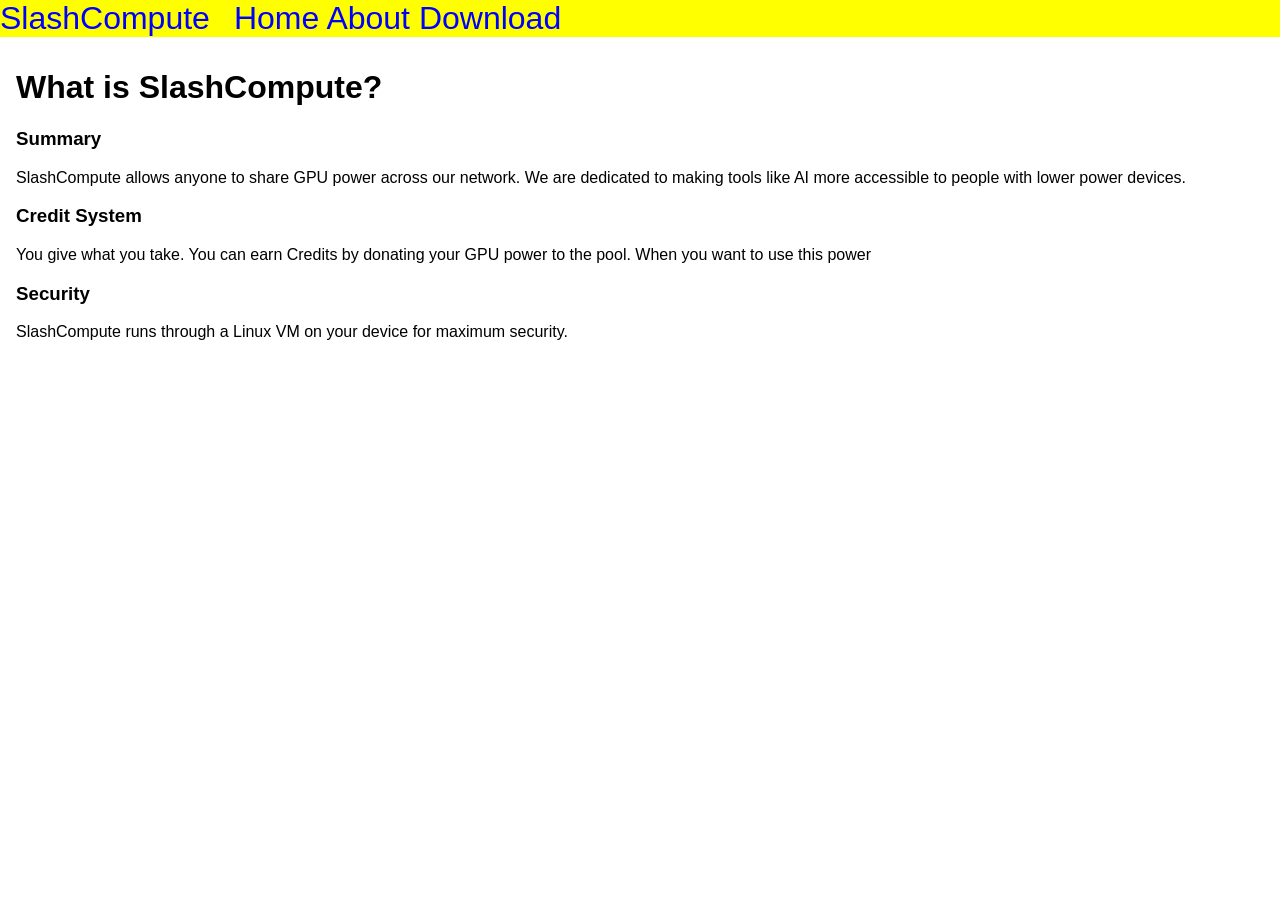
==== about/index.html @ fe0933fe "add files" ====
<!DOCTYPE html>
<html lang="en-US">

<head>
    <meta charset="utf-8">
    <meta name="viewport" content="width=device-width">
    <title>SlashCompute</title>
    <link href="/style.css" rel="stylesheet" type="text/css">
    <script src="/script.js" defer type="text/javascript" defer></script>
</head>

<body>
    <header id="site-header">
        <div id="site-logo">
            <a href="/">SlashCompute</a>
        </div>
        <nav id="site-navbar">
            <a href="/">Home</a>
            <a href="/about">About</a>
            <a href="/download">Download</a>
        </nav>
    </header>
    <main>
        <h1>What is SlashCompute?</h1>
        <h3>Summary</h3>
        <p>
            SlashCompute allows anyone to share GPU power across our network. We are dedicated to making tools like AI more accessible to people with lower power devices.
        </p>
        <h3>Credit System</h3>
        <p>
            You give what you take. You can earn Credits by donating your GPU power to the pool. When you want to use this power
        </p>
        <h3>Security</h3>
        <p>
            SlashCompute runs through a Linux VM on your device for maximum security.
        </p>
    </main>
</body>

</html>
---- style.css ----
body {
    font-family: "Arial", sans-serif;
    font-size: 16px;
    margin: 0;
    padding: 0;
}

main {
    padding-top:32px;
    margin: 16px;
}

#site-header {
    font-size:32px;
    background-color: yellow;
    display:flex;
    gap:24px;
    position: fixed;
    top:0;
    left:0;
    right:0;
    a {
        color:blue;
        text-decoration: none;
    }
}
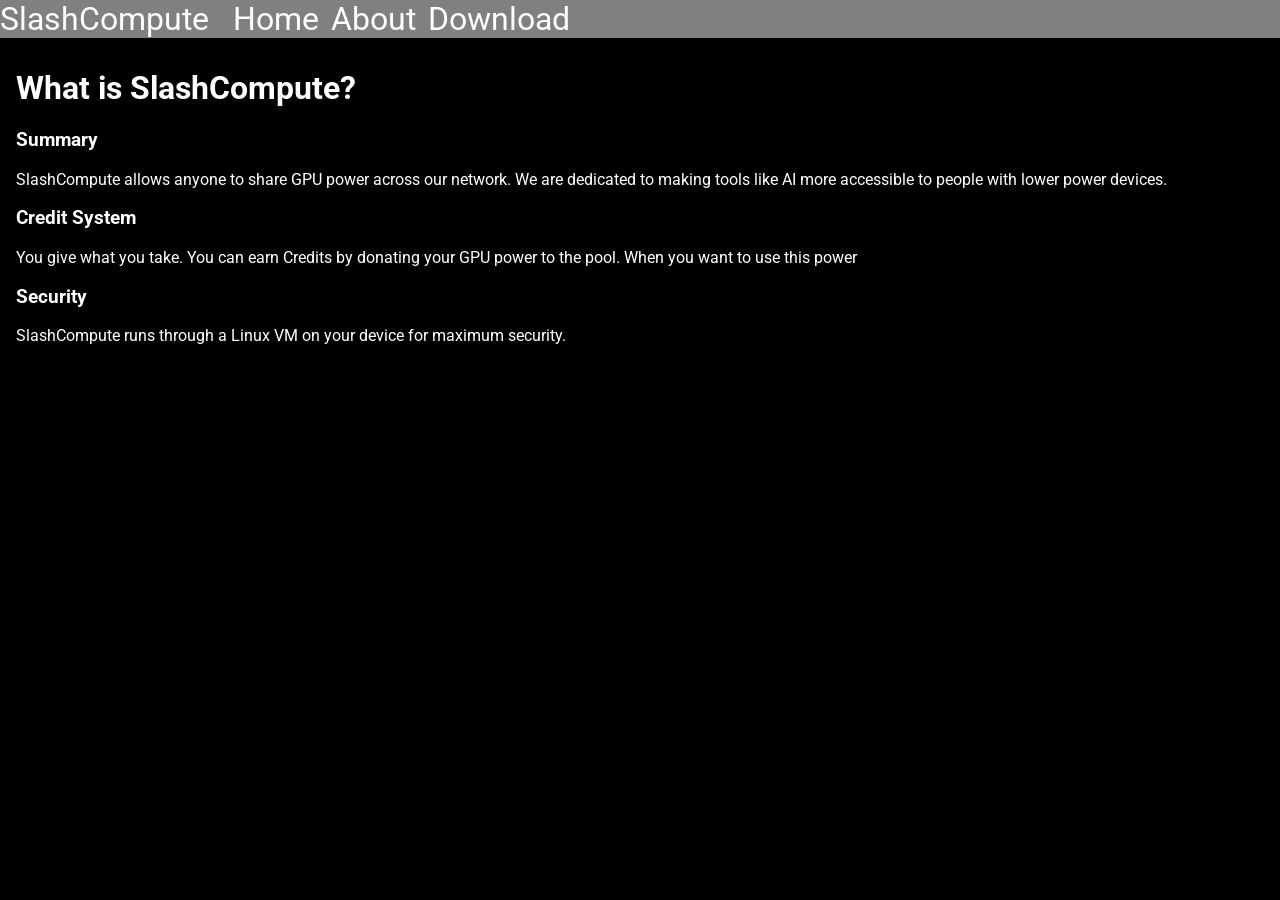
==== commit c7964478: "change styling" ====
--- a/about/index.html
+++ b/about/index.html
@@ -5,6 +5,10 @@
     <meta charset="utf-8">
     <meta name="viewport" content="width=device-width">
     <title>SlashCompute</title>
+    <link rel="preconnect" href="https://fonts.googleapis.com">
+    <link rel="preconnect" href="https://fonts.gstatic.com" crossorigin>
+    <link href="https://fonts.googleapis.com/css2?family=Roboto:ital,wght@0,100..900;1,100..900&display=swap"
+        rel="stylesheet">
     <link href="/style.css" rel="stylesheet" type="text/css">
     <script src="/script.js" defer type="text/javascript" defer></script>
 </head>
@@ -24,11 +28,13 @@
         <h1>What is SlashCompute?</h1>
         <h3>Summary</h3>
         <p>
-            SlashCompute allows anyone to share GPU power across our network. We are dedicated to making tools like AI more accessible to people with lower power devices.
+            SlashCompute allows anyone to share GPU power across our network. We are dedicated to making tools like AI
+            more accessible to people with lower power devices.
         </p>
         <h3>Credit System</h3>
         <p>
-            You give what you take. You can earn Credits by donating your GPU power to the pool. When you want to use this power
+            You give what you take. You can earn Credits by donating your GPU power to the pool. When you want to use
+            this power
         </p>
         <h3>Security</h3>
         <p>
--- a/style.css
+++ b/style.css
@@ -1,8 +1,10 @@
 body {
-    font-family: "Arial", sans-serif;
+    font-family: "Roboto", sans-serif;
     font-size: 16px;
     margin: 0;
     padding: 0;
+    color:white;
+    background-color:black;
 }
 
 main {
@@ -12,15 +14,19 @@
 
 #site-header {
     font-size:32px;
-    background-color: yellow;
+    background-color: grey;
     display:flex;
     gap:24px;
     position: fixed;
     top:0;
     left:0;
     right:0;
+    #site-navbar{
+        display:flex;
+        gap:12px;
+    }
     a {
-        color:blue;
+        color:white;
         text-decoration: none;
     }
 }
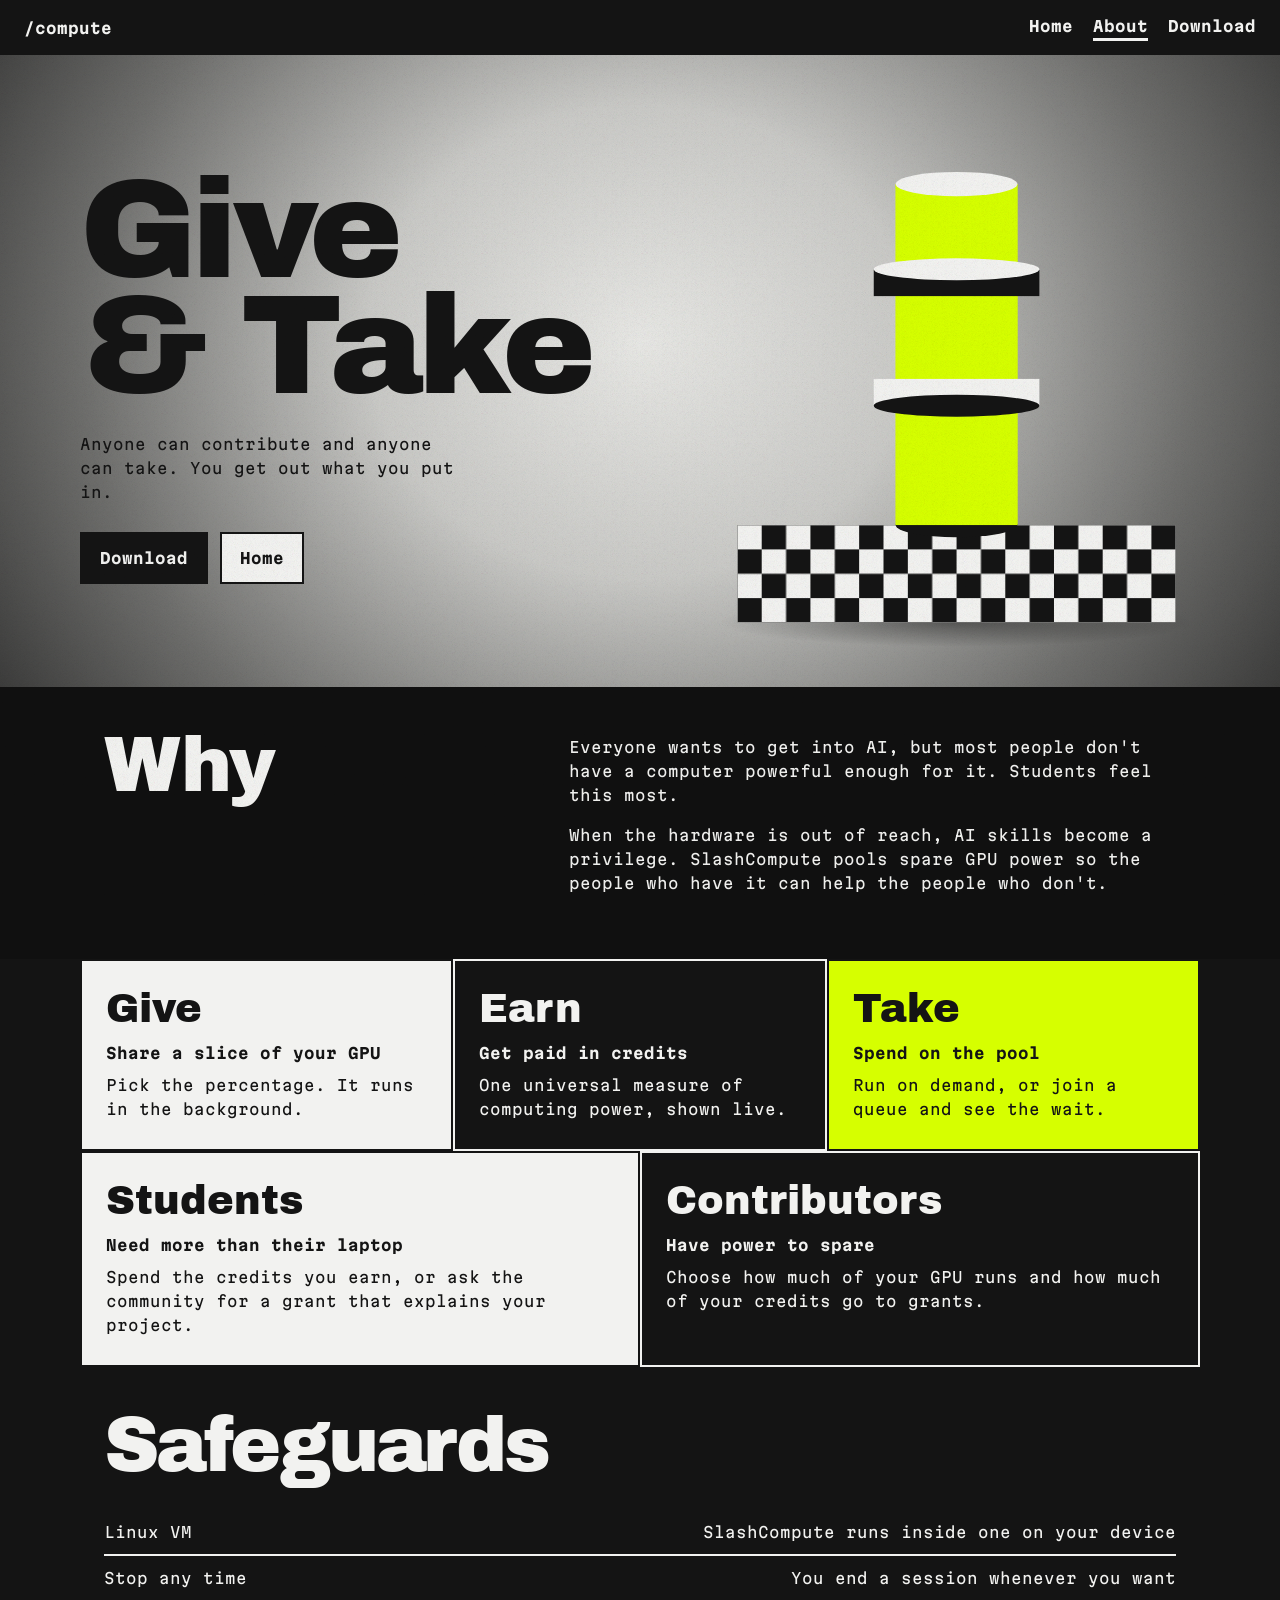
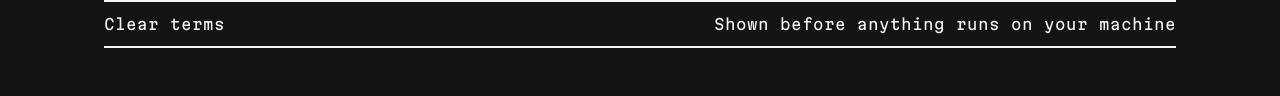
==== commit cf1706a4: "overhaul design" ====
--- a/about/index.html
+++ b/about/index.html
@@ -3,43 +3,91 @@
 
 <head>
     <meta charset="utf-8">
-    <meta name="viewport" content="width=device-width">
-    <title>SlashCompute</title>
-    <link rel="preconnect" href="https://fonts.googleapis.com">
-    <link rel="preconnect" href="https://fonts.gstatic.com" crossorigin>
-    <link href="https://fonts.googleapis.com/css2?family=Roboto:ital,wght@0,100..900;1,100..900&display=swap"
-        rel="stylesheet">
-    <link href="/style.css" rel="stylesheet" type="text/css">
-    <script src="/script.js" defer type="text/javascript" defer></script>
+    <meta name="viewport" content="width=device-width, initial-scale=1">
+    <title>About | SlashCompute</title>
+    <link rel="stylesheet" href="/style.css">
+    <script src="/script.js" defer></script>
 </head>
 
 <body>
-    <header id="site-header">
-        <div id="site-logo">
-            <a href="/">SlashCompute</a>
-        </div>
-        <nav id="site-navbar">
-            <a href="/">Home</a>
-            <a href="/about">About</a>
-            <a href="/download">Download</a>
-        </nav>
+    <header><a href="/">/compute</a>
+        <nav><a href="/">Home</a><a href="/about/" aria-current=page>About</a><a href="/download/">Download</a></nav>
     </header>
     <main>
-        <h1>What is SlashCompute?</h1>
-        <h3>Summary</h3>
-        <p>
-            SlashCompute allows anyone to share GPU power across our network. We are dedicated to making tools like AI
-            more accessible to people with lower power devices.
-        </p>
-        <h3>Credit System</h3>
-        <p>
-            You give what you take. You can earn Credits by donating your GPU power to the pool. When you want to use
-            this power
-        </p>
-        <h3>Security</h3>
-        <p>
-            SlashCompute runs through a Linux VM on your device for maximum security.
-        </p>
+        <div class="wrap hero">
+            <div>
+                <h1>Give<br>&amp; Take</h1>
+                <p>Anyone can contribute and anyone can take. You get out what you put in.</p>
+                <div class="btns"><a class="btn" href="/download/">Download</a><a class="btn alt" href="/">Home</a>
+                </div>
+            </div>
+            <div class="stage"><svg class="mass" viewBox="0 0 400 440" role="img"
+                    aria-label="Ringed column on a checker plinth">
+                    <defs>
+                        <pattern id="ck" width="40" height="40" patternUnits="userSpaceOnUse">
+                            <rect width="40" height="40" class="f1" />
+                            <rect width="20" height="20" class="f3" />
+                            <rect x="20" y="20" width="20" height="20" class="f3" />
+                        </pattern>
+                        <radialGradient id="sg">
+                            <stop offset="0" stop-color="#000" />
+                            <stop offset="1" stop-color="#000" stop-opacity="0" />
+                        </radialGradient>
+                    </defs>
+                    <ellipse class="sh" cx="200" cy="420" rx="195" ry="20" fill="url(#sg)" />
+                    <rect x="20" y="340" width="360" height="80" fill="url(#ck)" />
+                    <rect x="150" y="60" width="100" height="280" class="f2" />
+                    <ellipse cx="200" cy="340" rx="50" ry="10" class="f1" />
+                    <rect x="150" y="60" width="100" height="280" class="f2" />
+                    <ellipse cx="200" cy="60" rx="50" ry="10" class="f3" />
+                    <rect x="132" y="130" width="136" height="22" class="f1" />
+                    <ellipse cx="200" cy="130" rx="68" ry="9" class="f3" />
+                    <rect x="132" y="220" width="136" height="22" class="f3" />
+                    <ellipse cx="200" cy="242" rx="68" ry="9" class="f1" />
+                </svg></div>
+        </div>
+        <section class="slab">
+            <div class="wrap why">
+                <h2 style="color:#f2f2f0">Why</h2>
+                <div>
+                    <p>Everyone wants to get into AI, but most people don't have a computer powerful enough for it.
+                        Students feel this most.</p>
+                    <p>When the hardware is out of reach, AI skills become a privilege. SlashCompute pools spare GPU
+                        power so the people who have it can help the people who don't.</p>
+                </div>
+            </div>
+        </section>
+        <div class="wrap props" style="padding:0;max-width:1120px">
+            <div><b>Give</b>
+                <h3>Share a slice of your GPU</h3>Pick the percentage. It runs in the background.
+            </div>
+            <div><b>Earn</b>
+                <h3>Get paid in credits</h3>One universal measure of computing power, shown live.
+            </div>
+            <div><b>Take</b>
+                <h3>Spend on the pool</h3>Run on demand, or join a queue and see the wait.
+            </div>
+        </div>
+        <div class="wrap props two" style="padding:0;max-width:1120px;margin-top:0">
+            <div><b>Students</b>
+                <h3>Need more than their laptop</h3>Spend the credits you earn, or ask the community for a grant that
+                explains your project.
+            </div>
+            <div><b>Contributors</b>
+                <h3>Have power to spare</h3>Choose how much of your GPU runs and how much of your credits go to grants.
+            </div>
+        </div>
+        <section class="comm">
+            <div class="wrap">
+                <h2 style="color:#f2f2f0">Safeguards</h2>
+                <div style="margin-top:32px">
+                    <div class="row"><span>Linux VM</span><span>SlashCompute runs inside one on your device</span></div>
+                    <div class="row"><span>Stop any time</span><span>You end a session whenever you want</span></div>
+                    <div class="row"><span>Clear terms</span><span>Shown before anything runs on your machine</span>
+                    </div>
+                </div>
+            </div>
+        </section>
     </main>
 </body>
 
--- a/style.css
+++ b/style.css
@@ -1,32 +1,52 @@
-body {
-    font-family: "Roboto", sans-serif;
-    font-size: 16px;
-    margin: 0;
-    padding: 0;
-    color:white;
-    background-color:black;
-}
+@import url("https://fonts.googleapis.com/css2?family=Archivo+Black&family=Martian+Mono:wght@400;700&display=swap");
+:root{--m1:#141414;--m2:#d6ff00;--m3:#f2f2f0;--kw:#ff4d3a;--str:#d6ff00;--title:#141414;--sh:.4}
+*{box-sizing:border-box}
+html{background:#141414}
+body{margin:0;font:400 15px/1.6 "Martian Mono",monospace;color:#f2f2f0;background:radial-gradient(ellipse at 50% 38%,#e7e7e4 0,#c9c9c6 30%,#6e6e6c 62%,#141414 100%) fixed}
+body::after{content:"";position:fixed;inset:0;pointer-events:none;opacity:.12;mix-blend-mode:multiply;background:url("data:image/svg+xml,%3Csvg xmlns='http://www.w3.org/2000/svg' width='160' height='160'%3E%3Cfilter id='n'%3E%3CfeTurbulence baseFrequency='.9' numOctaves='2'/%3E%3C/filter%3E%3Crect width='160' height='160' filter='url(%23n)'/%3E%3C/svg%3E")}
+a{color:inherit}
+:focus-visible{outline:2px solid #ff4d3a;outline-offset:3px}
+header{display:flex;justify-content:space-between;align-items:center;gap:16px;padding:14px 24px;background:#141414;position:sticky;top:0;z-index:5}
+header a{text-decoration:none;font-weight:700}
+nav{display:flex;gap:20px}
+nav a[aria-current]{border-bottom:3px solid #f2f2f0}
+h1,h2{font:400 clamp(56px,11vw,172px)/.82 "Archivo Black",sans-serif;letter-spacing:-.04em;margin:0;color:var(--title)}
+h2{font-size:clamp(36px,6vw,84px)}
+h3{margin:0 0 8px;font-size:15px}
+.wrap{max-width:1120px;margin:0 auto;padding:0 24px}
+.hero{display:grid;grid-template-columns:1.25fr 1fr;gap:24px;align-items:center;padding:56px 0 40px}
+.hero p{max-width:34ch;margin:28px 0;color:var(--title)}
+.btns{display:flex;gap:12px;flex-wrap:wrap}
+.btn{display:inline-block;padding:12px 18px;background:#141414;color:#f2f2f0;border:2px solid #141414;text-decoration:none;font-weight:700}
+.btn.alt{background:#f2f2f0;color:#141414}
+.btn:hover{transform:translateY(-3px);outline:2px solid #141414}
+.stage{position:relative}
+.mass{width:100%;height:auto;display:block}
+.f1{fill:var(--m1)}.f2{fill:var(--m2)}.f3{fill:var(--m3)}.ln{stroke:var(--m1);stroke-width:1}
+.sh{opacity:var(--sh)}
+section.slab{background:#101010;padding:48px 0}
+.panel{display:grid;grid-template-columns:auto 1fr;gap:24px}
+.badges{display:flex;flex-direction:column;gap:12px}
+.badge{width:64px;height:64px;border-radius:50%;border:2px solid #f2f2f0;background:none;color:#f2f2f0;font:700 11px "Martian Mono",monospace;cursor:pointer}
+.badge[aria-pressed=true]{background:#f2f2f0;color:#141414}
+pre{margin:0;overflow-x:auto;counter-reset:l;font-size:14px}
+pre span.l{display:block;counter-increment:l;white-space:pre}
+pre span.l::before{content:counter(l);display:inline-block;width:3ch;margin-right:2ch;color:#b7b3aa;text-align:right}
+.k{color:var(--kw)}.s{color:var(--str)}.c{color:#b7b3aa}
+[hidden]{display:none!important}
+.props{display:grid;grid-template-columns:repeat(3,1fr)}
+.props div{background:#f2f2f0;color:#141414;padding:28px 24px;border:2px solid #141414}
+.props div:nth-child(2){background:#141414;color:#f2f2f0;border-color:#f2f2f0}
+.props div:nth-child(3){background:var(--m2);color:#141414}
+.props b{font:400 40px/1 "Archivo Black";display:block;margin-bottom:12px}
+.comm{background:#141414;padding:48px 0}
+.comm .cols{display:grid;grid-template-columns:1fr 1fr;gap:32px;margin-top:32px}
+.row{display:flex;justify-content:space-between;gap:12px;padding:10px 0;border-bottom:2px solid #f2f2f0}
+.bar{height:10px;background:#3a3a3a;margin-top:6px}.bar i{display:block;height:100%;background:var(--m2)}
+@media(max-width:760px){.props.two{grid-template-columns:1fr}.why{grid-template-columns:1fr!important}.hero,.comm .cols,.props{grid-template-columns:1fr}.panel{grid-template-columns:1fr}.badges{flex-direction:row}}
+@media(prefers-reduced-motion:reduce){.btn:hover{transform:none}}
 
-main {
-    padding-top:32px;
-    margin: 16px;
-}
-
-#site-header {
-    font-size:32px;
-    background-color: grey;
-    display:flex;
-    gap:24px;
-    position: fixed;
-    top:0;
-    left:0;
-    right:0;
-    #site-navbar{
-        display:flex;
-        gap:12px;
-    }
-    a {
-        color:white;
-        text-decoration: none;
-    }
-}+.props.two{grid-template-columns:repeat(2,1fr)}
+.why{display:grid;grid-template-columns:1fr 1.4fr;gap:32px;align-items:start}
+.why p{margin:0 0 16px;max-width:60ch}
+.props+.slab,.props+.comm{margin-top:0}
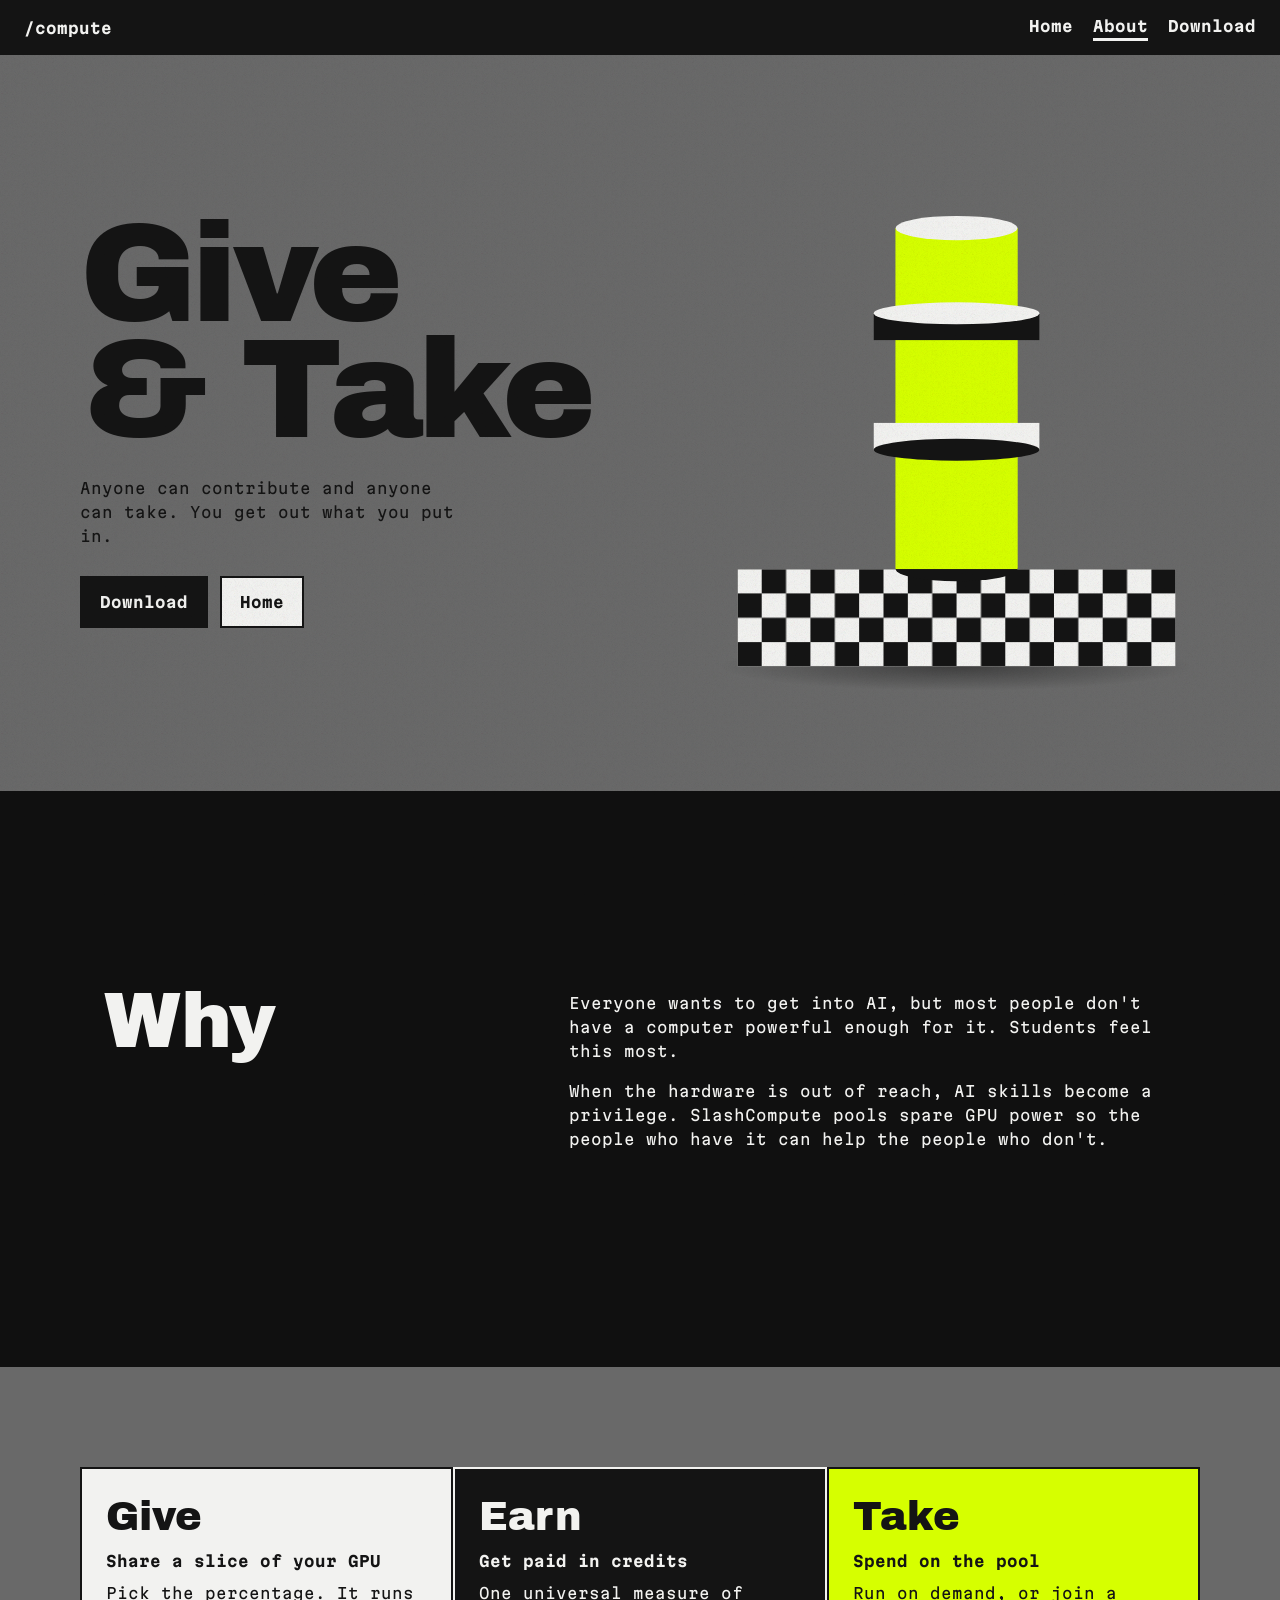
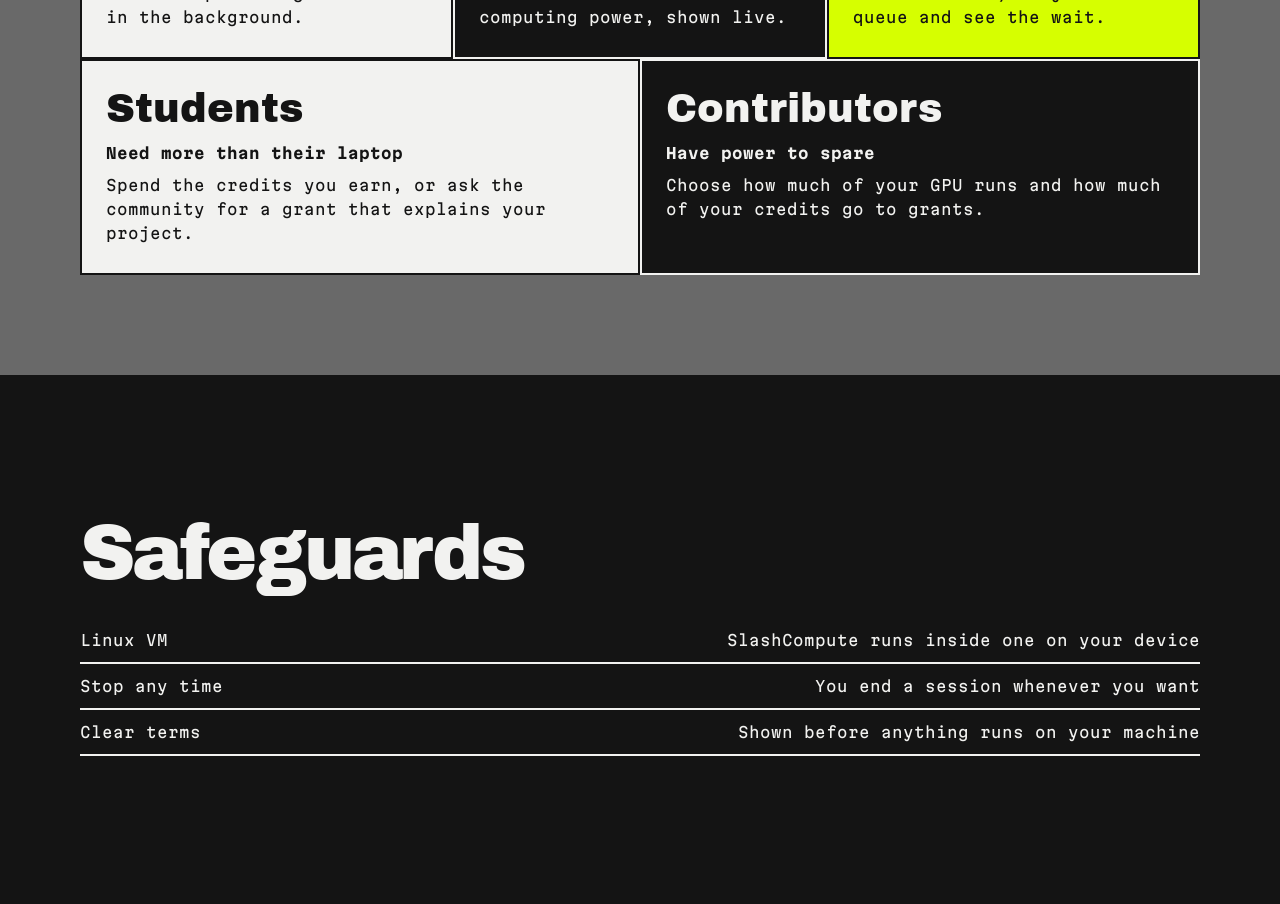
==== commit c4684980: "larger sections" ====
--- a/about/index.html
+++ b/about/index.html
@@ -14,7 +14,7 @@
         <nav><a href="/">Home</a><a href="/about/" aria-current=page>About</a><a href="/download/">Download</a></nav>
     </header>
     <main>
-        <div class="wrap hero">
+        <div class="wrap hero" style="padding:100px 0px;">
             <div>
                 <h1>Give<br>&amp; Take</h1>
                 <p>Anyone can contribute and anyone can take. You get out what you put in.</p>
@@ -45,8 +45,8 @@
                     <rect x="132" y="220" width="136" height="22" class="f3" />
                     <ellipse cx="200" cy="242" rx="68" ry="9" class="f1" />
                 </svg></div>
-        </div>
-        <section class="slab">
+            </div>
+        <section class="slab" style="padding:200px 0px;">
             <div class="wrap why">
                 <h2 style="color:#f2f2f0">Why</h2>
                 <div>
@@ -57,7 +57,7 @@
                 </div>
             </div>
         </section>
-        <div class="wrap props" style="padding:0;max-width:1120px">
+        <div class="wrap props" style="padding:0;max-width:1120px;padding-top:100px;">
             <div><b>Give</b>
                 <h3>Share a slice of your GPU</h3>Pick the percentage. It runs in the background.
             </div>
@@ -68,7 +68,7 @@
                 <h3>Spend on the pool</h3>Run on demand, or join a queue and see the wait.
             </div>
         </div>
-        <div class="wrap props two" style="padding:0;max-width:1120px;margin-top:0">
+        <div class="wrap props two" style="padding:0;max-width:1120px;margin-top:0;padding-bottom:100px;">
             <div><b>Students</b>
                 <h3>Need more than their laptop</h3>Spend the credits you earn, or ask the community for a grant that
                 explains your project.
@@ -78,7 +78,7 @@
             </div>
         </div>
         <section class="comm">
-            <div class="wrap">
+            <div class="wrap" style="padding:100px 0px;">
                 <h2 style="color:#f2f2f0">Safeguards</h2>
                 <div style="margin-top:32px">
                     <div class="row"><span>Linux VM</span><span>SlashCompute runs inside one on your device</span></div>
--- a/style.css
+++ b/style.css
@@ -1,52 +1,348 @@
 @import url("https://fonts.googleapis.com/css2?family=Archivo+Black&family=Martian+Mono:wght@400;700&display=swap");
-:root{--m1:#141414;--m2:#d6ff00;--m3:#f2f2f0;--kw:#ff4d3a;--str:#d6ff00;--title:#141414;--sh:.4}
-*{box-sizing:border-box}
-html{background:#141414}
-body{margin:0;font:400 15px/1.6 "Martian Mono",monospace;color:#f2f2f0;background:radial-gradient(ellipse at 50% 38%,#e7e7e4 0,#c9c9c6 30%,#6e6e6c 62%,#141414 100%) fixed}
-body::after{content:"";position:fixed;inset:0;pointer-events:none;opacity:.12;mix-blend-mode:multiply;background:url("data:image/svg+xml,%3Csvg xmlns='http://www.w3.org/2000/svg' width='160' height='160'%3E%3Cfilter id='n'%3E%3CfeTurbulence baseFrequency='.9' numOctaves='2'/%3E%3C/filter%3E%3Crect width='160' height='160' filter='url(%23n)'/%3E%3C/svg%3E")}
-a{color:inherit}
-:focus-visible{outline:2px solid #ff4d3a;outline-offset:3px}
-header{display:flex;justify-content:space-between;align-items:center;gap:16px;padding:14px 24px;background:#141414;position:sticky;top:0;z-index:5}
-header a{text-decoration:none;font-weight:700}
-nav{display:flex;gap:20px}
-nav a[aria-current]{border-bottom:3px solid #f2f2f0}
-h1,h2{font:400 clamp(56px,11vw,172px)/.82 "Archivo Black",sans-serif;letter-spacing:-.04em;margin:0;color:var(--title)}
-h2{font-size:clamp(36px,6vw,84px)}
-h3{margin:0 0 8px;font-size:15px}
-.wrap{max-width:1120px;margin:0 auto;padding:0 24px}
-.hero{display:grid;grid-template-columns:1.25fr 1fr;gap:24px;align-items:center;padding:56px 0 40px}
-.hero p{max-width:34ch;margin:28px 0;color:var(--title)}
-.btns{display:flex;gap:12px;flex-wrap:wrap}
-.btn{display:inline-block;padding:12px 18px;background:#141414;color:#f2f2f0;border:2px solid #141414;text-decoration:none;font-weight:700}
-.btn.alt{background:#f2f2f0;color:#141414}
-.btn:hover{transform:translateY(-3px);outline:2px solid #141414}
-.stage{position:relative}
-.mass{width:100%;height:auto;display:block}
-.f1{fill:var(--m1)}.f2{fill:var(--m2)}.f3{fill:var(--m3)}.ln{stroke:var(--m1);stroke-width:1}
-.sh{opacity:var(--sh)}
-section.slab{background:#101010;padding:48px 0}
-.panel{display:grid;grid-template-columns:auto 1fr;gap:24px}
-.badges{display:flex;flex-direction:column;gap:12px}
-.badge{width:64px;height:64px;border-radius:50%;border:2px solid #f2f2f0;background:none;color:#f2f2f0;font:700 11px "Martian Mono",monospace;cursor:pointer}
-.badge[aria-pressed=true]{background:#f2f2f0;color:#141414}
-pre{margin:0;overflow-x:auto;counter-reset:l;font-size:14px}
-pre span.l{display:block;counter-increment:l;white-space:pre}
-pre span.l::before{content:counter(l);display:inline-block;width:3ch;margin-right:2ch;color:#b7b3aa;text-align:right}
-.k{color:var(--kw)}.s{color:var(--str)}.c{color:#b7b3aa}
-[hidden]{display:none!important}
-.props{display:grid;grid-template-columns:repeat(3,1fr)}
-.props div{background:#f2f2f0;color:#141414;padding:28px 24px;border:2px solid #141414}
-.props div:nth-child(2){background:#141414;color:#f2f2f0;border-color:#f2f2f0}
-.props div:nth-child(3){background:var(--m2);color:#141414}
-.props b{font:400 40px/1 "Archivo Black";display:block;margin-bottom:12px}
-.comm{background:#141414;padding:48px 0}
-.comm .cols{display:grid;grid-template-columns:1fr 1fr;gap:32px;margin-top:32px}
-.row{display:flex;justify-content:space-between;gap:12px;padding:10px 0;border-bottom:2px solid #f2f2f0}
-.bar{height:10px;background:#3a3a3a;margin-top:6px}.bar i{display:block;height:100%;background:var(--m2)}
-@media(max-width:760px){.props.two{grid-template-columns:1fr}.why{grid-template-columns:1fr!important}.hero,.comm .cols,.props{grid-template-columns:1fr}.panel{grid-template-columns:1fr}.badges{flex-direction:row}}
-@media(prefers-reduced-motion:reduce){.btn:hover{transform:none}}
-
-.props.two{grid-template-columns:repeat(2,1fr)}
-.why{display:grid;grid-template-columns:1fr 1.4fr;gap:32px;align-items:start}
-.why p{margin:0 0 16px;max-width:60ch}
-.props+.slab,.props+.comm{margin-top:0}
+
+:root {
+    --m1: #141414;
+    --m2: #d6ff00;
+    --m3: #f2f2f0;
+    --kw: #ff4d3a;
+    --str: #d6ff00;
+    --title: #141414;
+    --sh: .4
+}
+
+* {
+    box-sizing: border-box
+}
+
+html {
+    background: #141414
+}
+
+body {
+    margin: 0;
+    font: 400 15px/1.6 "Martian Mono", monospace;
+    color: #f2f2f0;
+    background: dimgrey;
+}
+
+body::after {
+    content: "";
+    position: fixed;
+    inset: 0;
+    pointer-events: none;
+    opacity: .12;
+    mix-blend-mode: multiply;
+    background: url("data:image/svg+xml,%3Csvg xmlns='http://www.w3.org/2000/svg' width='160' height='160'%3E%3Cfilter id='n'%3E%3CfeTurbulence baseFrequency='.9' numOctaves='2'/%3E%3C/filter%3E%3Crect width='160' height='160' filter='url(%23n)'/%3E%3C/svg%3E")
+}
+
+a {
+    color: inherit
+}
+
+:focus-visible {
+    outline: 2px solid #ff4d3a;
+    outline-offset: 3px
+}
+
+header {
+    display: flex;
+    justify-content: space-between;
+    align-items: center;
+    gap: 16px;
+    padding: 14px 24px;
+    background: #141414;
+    position: sticky;
+    top: 0;
+    z-index: 5
+}
+
+header a {
+    text-decoration: none;
+    font-weight: 700
+}
+
+nav {
+    display: flex;
+    gap: 20px
+}
+
+nav a[aria-current] {
+    border-bottom: 3px solid #f2f2f0
+}
+
+h1,
+h2 {
+    font: 400 clamp(56px, 11vw, 172px)/.82 "Archivo Black", sans-serif;
+    letter-spacing: -.04em;
+    margin: 0;
+    color: var(--title)
+}
+
+h2 {
+    font-size: clamp(36px, 6vw, 84px)
+}
+
+h3 {
+    margin: 0 0 8px;
+    font-size: 15px
+}
+
+.wrap {
+    max-width: 1120px;
+    margin: 0 auto;
+    padding: 0 24px
+}
+
+.hero {
+    display: grid;
+    grid-template-columns: 1.25fr 1fr;
+    gap: 24px;
+    align-items: center;
+    padding: 56px 0 40px
+}
+
+.hero p {
+    max-width: 34ch;
+    margin: 28px 0;
+    color: var(--title)
+}
+
+.btns {
+    display: flex;
+    gap: 12px;
+    flex-wrap: wrap
+}
+
+.btn {
+    display: inline-block;
+    padding: 12px 18px;
+    background: #141414;
+    color: #f2f2f0;
+    border: 2px solid #141414;
+    text-decoration: none;
+    font-weight: 700
+}
+
+.btn.alt {
+    background: #f2f2f0;
+    color: #141414
+}
+
+.btn:hover {
+    transform: translateY(-3px);
+    outline: 2px solid #141414
+}
+
+.stage {
+    position: relative
+}
+
+.mass {
+    width: 100%;
+    height: auto;
+    display: block
+}
+
+.f1 {
+    fill: var(--m1)
+}
+
+.f2 {
+    fill: var(--m2)
+}
+
+.f3 {
+    fill: var(--m3)
+}
+
+.ln {
+    stroke: var(--m1);
+    stroke-width: 1
+}
+
+.sh {
+    opacity: var(--sh)
+}
+
+section.slab {
+    background: #101010;
+    padding: 48px 0
+}
+
+.panel {
+    display: grid;
+    grid-template-columns: auto 1fr;
+    gap: 24px
+}
+
+.badges {
+    display: flex;
+    flex-direction: column;
+    gap: 12px
+}
+
+.badge {
+    width: 64px;
+    height: 64px;
+    border-radius: 50%;
+    border: 2px solid #f2f2f0;
+    background: none;
+    color: #f2f2f0;
+    font: 700 11px "Martian Mono", monospace;
+    cursor: pointer
+}
+
+.badge[aria-pressed=true] {
+    background: #f2f2f0;
+    color: #141414
+}
+
+pre {
+    margin: 0;
+    overflow-x: auto;
+    counter-reset: l;
+    font-size: 14px
+}
+
+pre span.l {
+    display: block;
+    counter-increment: l;
+    white-space: pre
+}
+
+pre span.l::before {
+    content: counter(l);
+    display: inline-block;
+    width: 3ch;
+    margin-right: 2ch;
+    color: #b7b3aa;
+    text-align: right
+}
+
+.k {
+    color: var(--kw)
+}
+
+.s {
+    color: var(--str)
+}
+
+.c {
+    color: #b7b3aa
+}
+
+[hidden] {
+    display: none !important
+}
+
+.props {
+    display: grid;
+    grid-template-columns: repeat(3, 1fr)
+}
+
+.props div {
+    background: #f2f2f0;
+    color: #141414;
+    padding: 28px 24px;
+    border: 2px solid #141414
+}
+
+.props div:nth-child(2) {
+    background: #141414;
+    color: #f2f2f0;
+    border-color: #f2f2f0
+}
+
+.props div:nth-child(3) {
+    background: var(--m2);
+    color: #141414
+}
+
+.props b {
+    font: 400 40px/1 "Archivo Black";
+    display: block;
+    margin-bottom: 12px
+}
+
+.comm {
+    background: #141414;
+    padding: 48px 0
+}
+
+.comm .cols {
+    display: grid;
+    grid-template-columns: 1fr 1fr;
+    gap: 32px;
+    margin-top: 32px
+}
+
+.row {
+    display: flex;
+    justify-content: space-between;
+    gap: 12px;
+    padding: 10px 0;
+    border-bottom: 2px solid #f2f2f0
+}
+
+.bar {
+    height: 10px;
+    background: #3a3a3a;
+    margin-top: 6px
+}
+
+.bar i {
+    display: block;
+    height: 100%;
+    background: var(--m2)
+}
+
+@media(max-width:760px) {
+    .props.two {
+        grid-template-columns: 1fr
+    }
+
+    .why {
+        grid-template-columns: 1fr !important
+    }
+
+    .hero,
+    .comm .cols,
+    .props {
+        grid-template-columns: 1fr
+    }
+
+    .panel {
+        grid-template-columns: 1fr
+    }
+
+    .badges {
+        flex-direction: row
+    }
+}
+
+@media(prefers-reduced-motion:reduce) {
+    .btn:hover {
+        transform: none
+    }
+}
+
+.props.two {
+    grid-template-columns: repeat(2, 1fr)
+}
+
+.why {
+    display: grid;
+    grid-template-columns: 1fr 1.4fr;
+    gap: 32px;
+    align-items: start
+}
+
+.why p {
+    margin: 0 0 16px;
+    max-width: 60ch
+}
+
+.props+.slab,
+.props+.comm {
+    margin-top: 0
+}
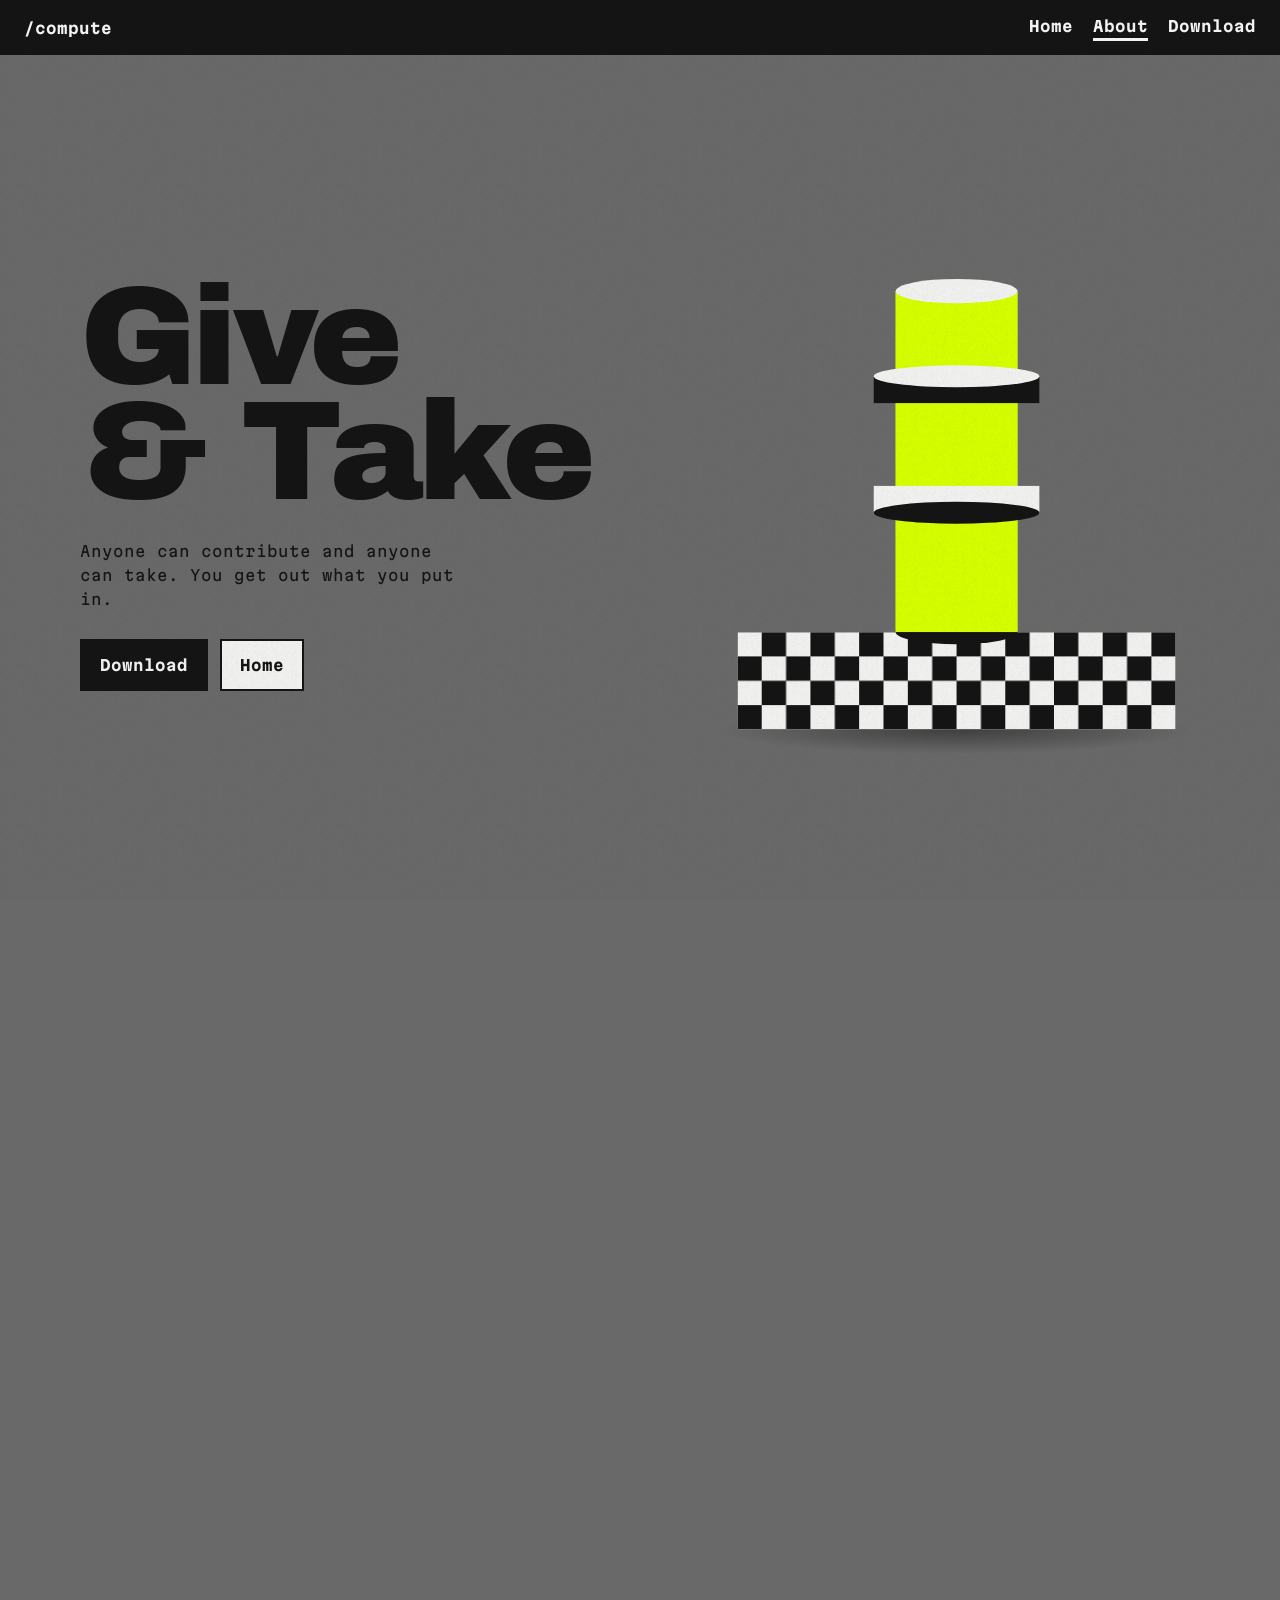
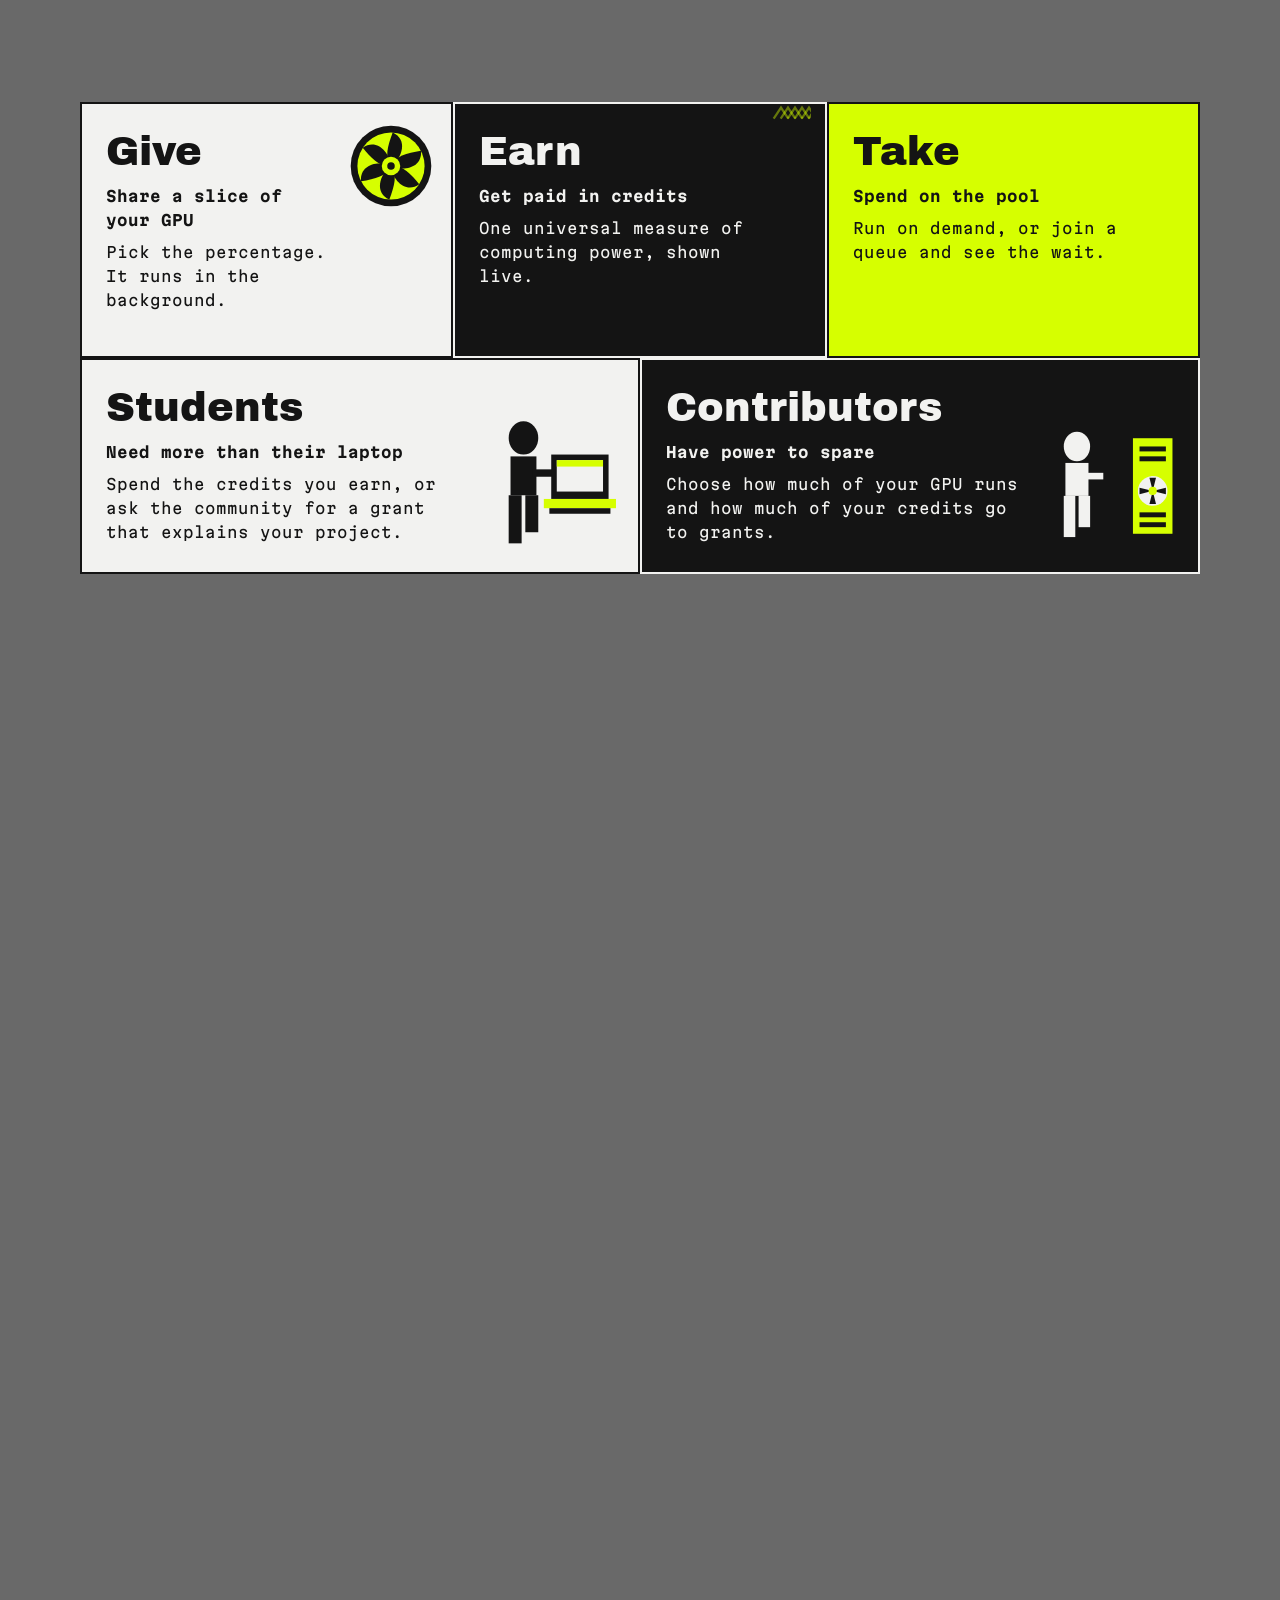
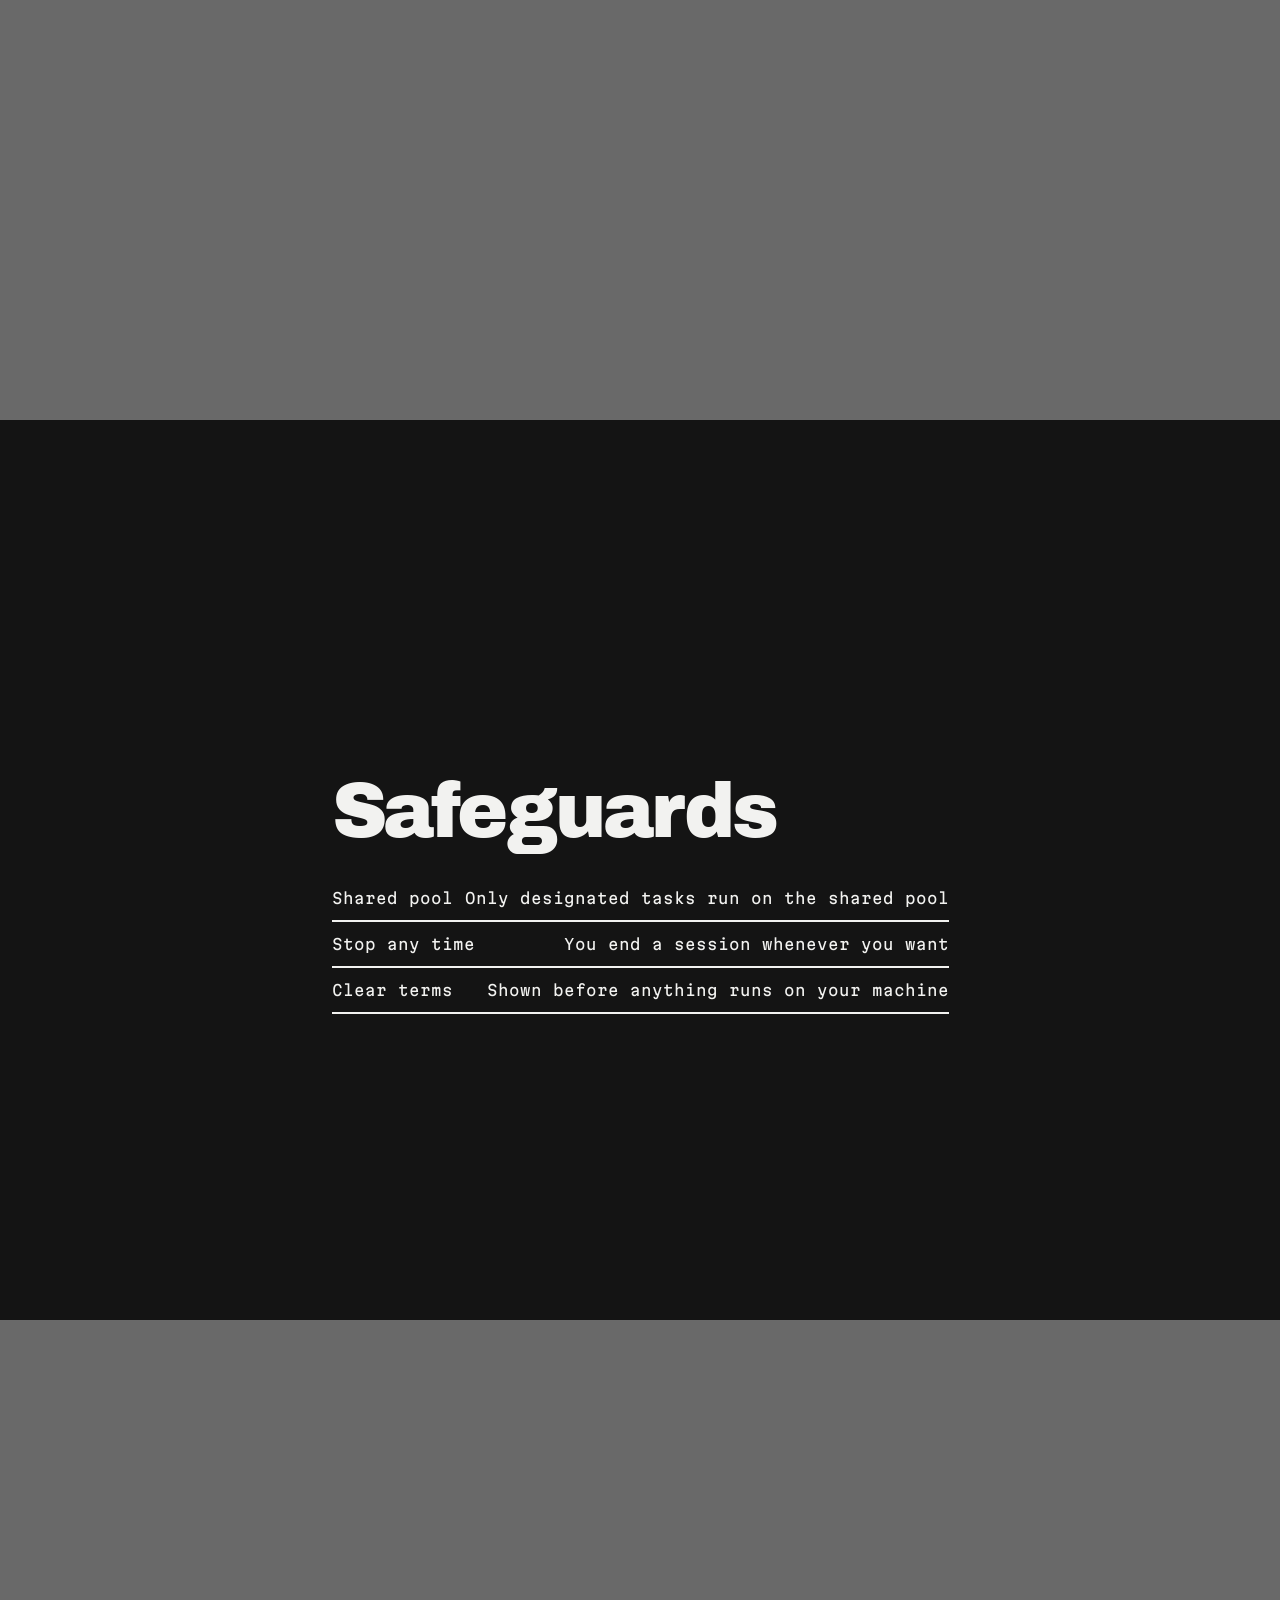
==== commit f7d70670: "Turn the About page into a pinned scroll story. Co-authored-by: Cursor <cursoragent@cursor.com>" ====
--- a/about/index.html
+++ b/about/index.html
@@ -13,82 +13,201 @@
     <header><a href="/">/compute</a>
         <nav><a href="/">Home</a><a href="/about/" aria-current=page>About</a><a href="/download/">Download</a></nav>
     </header>
-    <main>
-        <div class="wrap hero" style="padding:100px 0px;">
-            <div>
-                <h1>Give<br>&amp; Take</h1>
-                <p>Anyone can contribute and anyone can take. You get out what you put in.</p>
-                <div class="btns"><a class="btn" href="/download/">Download</a><a class="btn alt" href="/">Home</a>
-                </div>
-            </div>
-            <div class="stage"><svg class="mass" viewBox="0 0 400 440" role="img"
-                    aria-label="Ringed column on a checker plinth">
-                    <defs>
-                        <pattern id="ck" width="40" height="40" patternUnits="userSpaceOnUse">
-                            <rect width="40" height="40" class="f1" />
-                            <rect width="20" height="20" class="f3" />
-                            <rect x="20" y="20" width="20" height="20" class="f3" />
-                        </pattern>
-                        <radialGradient id="sg">
-                            <stop offset="0" stop-color="#000" />
-                            <stop offset="1" stop-color="#000" stop-opacity="0" />
-                        </radialGradient>
-                    </defs>
-                    <ellipse class="sh" cx="200" cy="420" rx="195" ry="20" fill="url(#sg)" />
-                    <rect x="20" y="340" width="360" height="80" fill="url(#ck)" />
-                    <rect x="150" y="60" width="100" height="280" class="f2" />
-                    <ellipse cx="200" cy="340" rx="50" ry="10" class="f1" />
-                    <rect x="150" y="60" width="100" height="280" class="f2" />
-                    <ellipse cx="200" cy="60" rx="50" ry="10" class="f3" />
-                    <rect x="132" y="130" width="136" height="22" class="f1" />
-                    <ellipse cx="200" cy="130" rx="68" ry="9" class="f3" />
-                    <rect x="132" y="220" width="136" height="22" class="f3" />
-                    <ellipse cx="200" cy="242" rx="68" ry="9" class="f1" />
-                </svg></div>
-            </div>
-        <section class="slab" style="padding:200px 0px;">
-            <div class="wrap why">
-                <h2 style="color:#f2f2f0">Why</h2>
+    <main class="story">
+        <section class="scene scene-give">
+            <div class="wrap hero">
                 <div>
-                    <p>Everyone wants to get into AI, but most people don't have a computer powerful enough for it.
-                        Students feel this most.</p>
-                    <p>When the hardware is out of reach, AI skills become a privilege. SlashCompute pools spare GPU
-                        power so the people who have it can help the people who don't.</p>
-                </div>
-            </div>
-        </section>
-        <div class="wrap props" style="padding:0;max-width:1120px;padding-top:100px;">
-            <div><b>Give</b>
-                <h3>Share a slice of your GPU</h3>Pick the percentage. It runs in the background.
-            </div>
-            <div><b>Earn</b>
-                <h3>Get paid in credits</h3>One universal measure of computing power, shown live.
-            </div>
-            <div><b>Take</b>
-                <h3>Spend on the pool</h3>Run on demand, or join a queue and see the wait.
-            </div>
-        </div>
-        <div class="wrap props two" style="padding:0;max-width:1120px;margin-top:0;padding-bottom:100px;">
-            <div><b>Students</b>
-                <h3>Need more than their laptop</h3>Spend the credits you earn, or ask the community for a grant that
-                explains your project.
-            </div>
-            <div><b>Contributors</b>
-                <h3>Have power to spare</h3>Choose how much of your GPU runs and how much of your credits go to grants.
-            </div>
-        </div>
-        <section class="comm">
-            <div class="wrap" style="padding:100px 0px;">
-                <h2 style="color:#f2f2f0">Safeguards</h2>
-                <div style="margin-top:32px">
-                    <div class="row"><span>Linux VM</span><span>SlashCompute runs inside one on your device</span></div>
-                    <div class="row"><span>Stop any time</span><span>You end a session whenever you want</span></div>
-                    <div class="row"><span>Clear terms</span><span>Shown before anything runs on your machine</span>
+                    <h1>Give<br>&amp; Take</h1>
+                    <p>Anyone can contribute and anyone can take. You get out what you put in.</p>
+                    <div class="btns"><a class="btn" href="/download/">Download</a><a class="btn alt" href="/">Home</a>
+                    </div>
+                </div>
+                <div class="stage"><svg class="mass" viewBox="0 0 400 440" role="img"
+                        aria-label="Ringed column on a checker plinth">
+                        <defs>
+                            <pattern id="ck" width="40" height="40" patternUnits="userSpaceOnUse">
+                                <rect width="40" height="40" class="f1" />
+                                <rect width="20" height="20" class="f3" />
+                                <rect x="20" y="20" width="20" height="20" class="f3" />
+                            </pattern>
+                            <radialGradient id="sg">
+                                <stop offset="0" stop-color="#000" />
+                                <stop offset="1" stop-color="#000" stop-opacity="0" />
+                            </radialGradient>
+                        </defs>
+                        <ellipse class="sh" cx="200" cy="420" rx="195" ry="20" fill="url(#sg)" />
+                        <rect x="20" y="340" width="360" height="80" fill="url(#ck)" />
+                        <rect x="150" y="60" width="100" height="280" class="f2" />
+                        <ellipse cx="200" cy="340" rx="50" ry="10" class="f1" />
+                        <rect x="150" y="60" width="100" height="280" class="f2" />
+                        <ellipse cx="200" cy="60" rx="50" ry="10" class="f3" />
+                        <rect x="132" y="130" width="136" height="22" class="f1" />
+                        <ellipse cx="200" cy="130" rx="68" ry="9" class="f3" />
+                        <rect x="132" y="220" width="136" height="22" class="f3" />
+                        <ellipse cx="200" cy="242" rx="68" ry="9" class="f1" />
+                    </svg></div>
+            </div>
+        </section>
+
+        <section class="scene scene-why" data-pin>
+            <div class="scene-sticky">
+                <div class="why-sheet">
+                    <div class="wrap why-layout">
+                        <h2 class="why-title">Why<svg class="qmark" viewBox="0 0 72 110" aria-hidden="true">
+                                <path d="M16 34C16 14 30 4 46 4c16 0 24 11 24 24 0 18-14 22-22 32-5 6-6 10-6 16"
+                                    fill="none" stroke="#d6ff00" stroke-width="12" stroke-linecap="square" />
+                                <rect x="30" y="90" width="16" height="16" fill="#d6ff00" />
+                            </svg></h2>
+                        <div class="why-copy">
+                            <p>Everyone wants to get into AI, but most people don't have a computer powerful enough for
+                                it. Students feel this most.</p>
+                            <p>When the hardware is out of reach, AI skills become a privilege. SlashCompute pools spare
+                                GPU power so the people who have it can help the people who don't.</p>
+                        </div>
+                    </div>
+                </div>
+            </div>
+        </section>
+
+        <section class="scene scene-product" data-pin>
+            <div class="scene-sticky">
+                <div class="board">
+                    <div class="wrap props" style="padding:0;max-width:1120px">
+                        <div class="card-give" style="--d:0">
+                            <svg class="fan" viewBox="0 0 100 100" aria-hidden="true">
+                                <circle cx="50" cy="50" r="48" fill="#141414" />
+                                <circle cx="50" cy="50" r="40" fill="#d6ff00" />
+                                <g class="fan-blades" fill="#141414">
+                                    <path d="M50 50 C64 40 70 18 52 10 C46 26 42 40 50 50Z"
+                                        transform="rotate(0 50 50)" />
+                                    <path d="M50 50 C64 40 70 18 52 10 C46 26 42 40 50 50Z"
+                                        transform="rotate(60 50 50)" />
+                                    <path d="M50 50 C64 40 70 18 52 10 C46 26 42 40 50 50Z"
+                                        transform="rotate(120 50 50)" />
+                                    <path d="M50 50 C64 40 70 18 52 10 C46 26 42 40 50 50Z"
+                                        transform="rotate(180 50 50)" />
+                                    <path d="M50 50 C64 40 70 18 52 10 C46 26 42 40 50 50Z"
+                                        transform="rotate(240 50 50)" />
+                                    <path d="M50 50 C64 40 70 18 52 10 C46 26 42 40 50 50Z"
+                                        transform="rotate(300 50 50)" />
+                                </g>
+                                <circle cx="50" cy="50" r="11" fill="#d6ff00" />
+                                <circle cx="50" cy="50" r="4.5" fill="#141414" />
+                            </svg>
+                            <div class="copy"><b>Give</b>
+                                <h3>Share a slice of your GPU</h3>Pick the percentage. It runs in the background.
+                            </div>
+                        </div>
+                        <div class="card-earn" style="--d:.08">
+                            <span class="arrows" aria-hidden="true">
+                                <span class="arrow" style="--x:8%;--delay:-.4s;--dur:3.6s"><svg viewBox="0 0 24 24">
+                                        <path d="M4 16 L12 4 L20 16" fill="none" stroke="#d6ff00" stroke-width="2.5" />
+                                    </svg></span>
+                                <span class="arrow" style="--x:24%;--delay:-2.1s;--dur:4.4s"><svg viewBox="0 0 24 24">
+                                        <path d="M4 16 L12 4 L20 16" fill="none" stroke="#d6ff00" stroke-width="2.5" />
+                                    </svg></span>
+                                <span class="arrow" style="--x:40%;--delay:-1.1s;--dur:3.9s"><svg viewBox="0 0 24 24">
+                                        <path d="M4 16 L12 4 L20 16" fill="none" stroke="#d6ff00" stroke-width="2.5" />
+                                    </svg></span>
+                                <span class="arrow" style="--x:56%;--delay:-3s;--dur:4.8s"><svg viewBox="0 0 24 24">
+                                        <path d="M4 16 L12 4 L20 16" fill="none" stroke="#d6ff00" stroke-width="2.5" />
+                                    </svg></span>
+                                <span class="arrow" style="--x:72%;--delay:-1.7s;--dur:3.4s"><svg viewBox="0 0 24 24">
+                                        <path d="M4 16 L12 4 L20 16" fill="none" stroke="#d6ff00" stroke-width="2.5" />
+                                    </svg></span>
+                                <span class="arrow" style="--x:88%;--delay:-2.6s;--dur:4.2s"><svg viewBox="0 0 24 24">
+                                        <path d="M4 16 L12 4 L20 16" fill="none" stroke="#d6ff00" stroke-width="2.5" />
+                                    </svg></span>
+                            </span>
+                            <div class="copy"><b>Earn</b>
+                                <h3>Get paid in credits</h3>One universal measure of computing power, shown live.
+                            </div>
+                        </div>
+                        <div class="card-take" style="--d:.16">
+                            <svg class="usage" viewBox="0 0 240 80" aria-hidden="true">
+                                <path pathLength="100" d="M2 68 L30 62 L58 64 L86 50 L114 46 L142 32 L170 28 L198 14 L238 8"
+                                    fill="none" stroke="#141414" stroke-width="3" stroke-linejoin="miter" />
+                            </svg>
+                            <div class="copy"><b>Take</b>
+                                <h3>Spend on the pool</h3>Run on demand, or join a queue and see the wait.
+                            </div>
+                        </div>
+                    </div>
+                    <div class="wrap props two" style="padding:0;max-width:1120px;margin-top:0">
+                        <div class="card-students" style="--d:.26">
+                            <div class="copy"><b>Students</b>
+                                <h3>Need more than their laptop</h3>Spend the credits you earn, or ask the community
+                                for a grant that explains your project.
+                            </div>
+                            <svg class="figure" viewBox="0 0 150 160" aria-hidden="true">
+                                <ellipse cx="42" cy="28" rx="16" ry="18" fill="#141414" />
+                                <rect x="28" y="48" width="28" height="42" fill="#141414" />
+                                <rect x="52" y="62" width="24" height="8" fill="#141414" />
+                                <rect x="26" y="90" width="14" height="52" fill="#141414" />
+                                <rect x="44" y="90" width="14" height="40" fill="#141414" />
+                                <rect x="72" y="46" width="62" height="48" fill="#141414" />
+                                <rect x="78" y="52" width="50" height="34" fill="#f2f2f0" />
+                                <rect x="78" y="52" width="50" height="7" fill="#d6ff00" />
+                                <rect x="64" y="94" width="78" height="10" fill="#d6ff00" />
+                                <rect x="70" y="104" width="66" height="6" fill="#141414" />
+                            </svg>
+                        </div>
+                        <div class="card-contributors" style="--d:.34">
+                            <div class="copy"><b>Contributors</b>
+                                <h3>Have power to spare</h3>Choose how much of your GPU runs and how much of your
+                                credits go to grants.
+                            </div>
+                            <svg class="figure" viewBox="0 0 170 160" aria-hidden="true">
+                                <ellipse cx="40" cy="32" rx="16" ry="18" fill="#f2f2f0" />
+                                <rect x="26" y="52" width="28" height="40" fill="#f2f2f0" />
+                                <rect x="50" y="64" width="22" height="8" fill="#f2f2f0" />
+                                <rect x="24" y="92" width="14" height="50" fill="#f2f2f0" />
+                                <rect x="42" y="92" width="14" height="38" fill="#f2f2f0" />
+                                <rect x="108" y="22" width="48" height="116" fill="#d6ff00" />
+                                <rect x="116" y="32" width="32" height="6" fill="#141414" />
+                                <rect x="116" y="44" width="32" height="6" fill="#141414" />
+                                <circle cx="132" cy="86" r="18" fill="#f2f2f0" />
+                                <g class="mini-fan" fill="#141414">
+                                    <path d="M132 86 L128 70 L136 70 Z" />
+                                    <path d="M132 86 L148 82 L148 90 Z" />
+                                    <path d="M132 86 L136 102 L128 102 Z" />
+                                    <path d="M132 86 L116 90 L116 82 Z" />
+                                </g>
+                                <circle cx="132" cy="86" r="5" fill="#d6ff00" />
+                                <rect x="116" y="112" width="32" height="6" fill="#141414" />
+                                <rect x="116" y="124" width="32" height="6" fill="#141414" />
+                            </svg>
+                        </div>
+                    </div>
+                </div>
+            </div>
+        </section>
+
+        <section class="scene scene-safe" data-pin>
+            <div class="scene-sticky safe-sticky">
+                <div class="wrap">
+                    <h2 class="safe-title">Safeguards</h2>
+                    <div class="safe-rows">
+                        <div class="row"><span>Shared pool</span><span>Only designated tasks run on the shared
+                                pool</span></div>
+                        <div class="row"><span>Stop any time</span><span>You end a session whenever you want</span>
+                        </div>
+                        <div class="row"><span>Clear terms</span><span>Shown before anything runs on your machine</span>
+                        </div>
                     </div>
                 </div>
             </div>
         </section>
     </main>
+    <noscript>
+        <style>
+            .scene[data-pin] { --p: 1 }
+            .why-sheet, .why-copy, .story .props > div, .safe-title, .safe-rows .row {
+                opacity: 1 !important;
+                transform: none !important
+            }
+        </style>
+    </noscript>
 </body>
 
-</html>+</html>
--- a/style.css
+++ b/style.css
@@ -307,7 +307,8 @@
 
     .hero,
     .comm .cols,
-    .props {
+    .props,
+    .why-layout {
         grid-template-columns: 1fr
     }
 
@@ -323,6 +324,38 @@
 @media(prefers-reduced-motion:reduce) {
     .btn:hover {
         transform: none
+    }
+
+    .story .scene[data-pin] {
+        height: auto
+    }
+
+    .story .scene-sticky {
+        position: relative;
+        height: auto;
+        overflow: visible
+    }
+
+    .why-sheet,
+    .why-copy,
+    .story .props > div,
+    .safe-title,
+    .safe-rows .row {
+        opacity: 1 !important;
+        transform: none !important
+    }
+
+    .qmark,
+    .fan,
+    .mini-fan,
+    .arrow,
+    .usage path {
+        animation: none !important
+    }
+
+    .usage path {
+        stroke-dashoffset: 0;
+        opacity: 1
     }
 }
 
@@ -345,4 +378,335 @@
 .props+.slab,
 .props+.comm {
     margin-top: 0
+}
+
+:root {
+    --bar: 52px
+}
+
+.story ::selection {
+    background: #d6ff00;
+    color: #141414
+}
+
+.scene-give {
+    min-height: calc(100dvh - var(--bar));
+    display: flex;
+    align-items: center
+}
+
+.scene-give .hero {
+    width: 100%
+}
+
+.scene[data-pin] {
+    --p: 0;
+    position: relative;
+    height: 240vh
+}
+
+.scene-why {
+    height: 280vh
+}
+
+.scene-sticky {
+    position: sticky;
+    top: 0;
+    height: 100dvh;
+    overflow: hidden
+}
+
+.why-sheet {
+    position: absolute;
+    inset: 0;
+    box-sizing: border-box;
+    padding-top: var(--bar);
+    background: #141414;
+    color: #f2f2f0;
+    display: flex;
+    align-items: center;
+    transform: translateY(calc(-100% * (1 - min(var(--p) / .42, 1))))
+}
+
+.why-layout {
+    display: grid;
+    grid-template-columns: 1.25fr 1fr;
+    gap: 24px;
+    align-items: center;
+    width: 100%
+}
+
+.why-title {
+    display: flex;
+    align-items: flex-end;
+    gap: .06em;
+    margin: 0;
+    color: #f2f2f0;
+    font: 400 clamp(56px, 11vw, 172px)/.82 "Archivo Black", sans-serif;
+    letter-spacing: -.04em
+}
+
+.qmark {
+    height: .78em;
+    width: auto;
+    flex: none;
+    transform-origin: 50% 72%;
+    animation: rock 5s ease-in-out infinite alternate
+}
+
+.why-copy {
+    opacity: clamp(0, (var(--p) - .48) / .28, 1);
+    transform: translateY(calc(18px * (1 - clamp(0, (var(--p) - .48) / .28, 1))))
+}
+
+.why-copy p {
+    margin: 0 0 16px;
+    max-width: 42ch;
+    color: #f2f2f0
+}
+
+.why-copy p:last-child {
+    margin-bottom: 0
+}
+
+.scene-product .scene-sticky,
+.safe-sticky {
+    display: flex;
+    align-items: center;
+    box-sizing: border-box;
+    padding-top: var(--bar)
+}
+
+.board {
+    width: 100%
+}
+
+.story .props > div {
+    position: relative;
+    overflow: hidden
+}
+
+.story .scene-product .props > div {
+    opacity: clamp(0, (var(--p) - var(--d, 0)) / .22, 1);
+    transform: translateY(calc(28px * (1 - clamp(0, (var(--p) - var(--d, 0)) / .22, 1))))
+}
+
+.story .props > div > .copy {
+    position: relative;
+    z-index: 1;
+    background: transparent;
+    color: inherit;
+    border: 0;
+    padding: 0
+}
+
+.story .props > .card-earn > .copy {
+    padding-right: 52px
+}
+
+.card-earn .arrows {
+    left: auto;
+    right: 14px;
+    width: 44px
+}
+
+.story .props > .card-give {
+    padding-right: 116px
+}
+
+.fan {
+    position: absolute;
+    top: 20px;
+    right: 18px;
+    width: 84px;
+    height: 84px;
+    z-index: 1;
+    animation: spin 2.8s linear infinite
+}
+
+.arrows {
+    position: absolute;
+    inset: 0;
+    z-index: 0;
+    pointer-events: none;
+    overflow: hidden
+}
+
+.arrow {
+    position: absolute;
+    left: var(--x);
+    top: 0;
+    height: 100%;
+    animation: rise var(--dur, 4s) linear infinite;
+    animation-delay: var(--delay, 0s)
+}
+
+.arrow svg {
+    display: block;
+    width: 22px;
+    height: 22px;
+    opacity: .42
+}
+
+.story .props > .card-take {
+    padding-bottom: 92px
+}
+
+.usage {
+    position: absolute;
+    left: 20px;
+    right: 20px;
+    bottom: 16px;
+    width: auto;
+    height: 72px;
+    z-index: 1
+}
+
+.usage path {
+    stroke-dasharray: 100;
+    stroke-dashoffset: 100;
+    animation: draw 3.8s ease-in-out infinite
+}
+
+.story .props.two > div {
+    min-height: 196px;
+    padding-right: 168px
+}
+
+.figure {
+    position: absolute;
+    right: 14px;
+    bottom: 12px;
+    width: 140px;
+    height: 148px;
+    z-index: 1
+}
+
+.mini-fan {
+    transform-box: fill-box;
+    transform-origin: center;
+    animation: spin 2.4s linear infinite
+}
+
+.safe-sticky {
+    background: #141414;
+    color: #f2f2f0
+}
+
+.safe-title {
+    --d: 0;
+    color: #f2f2f0;
+    opacity: clamp(0, (var(--p) - var(--d)) / .2, 1);
+    transform: translateY(calc(20px * (1 - clamp(0, (var(--p) - var(--d)) / .2, 1))))
+}
+
+.safe-rows {
+    margin-top: 32px
+}
+
+.safe-rows .row:nth-child(1) {
+    --d: .3
+}
+
+.safe-rows .row:nth-child(2) {
+    --d: .48
+}
+
+.safe-rows .row:nth-child(3) {
+    --d: .66
+}
+
+.safe-rows .row {
+    opacity: clamp(0, (var(--p) - var(--d, 0)) / .18, 1);
+    transform: translateY(calc(16px * (1 - clamp(0, (var(--p) - var(--d, 0)) / .18, 1))))
+}
+
+@keyframes rock {
+    from {
+        transform: rotate(-12deg)
+    }
+
+    to {
+        transform: rotate(12deg)
+    }
+}
+
+@keyframes spin {
+    to {
+        transform: rotate(360deg)
+    }
+}
+
+@keyframes rise {
+    from {
+        transform: translateY(105%)
+    }
+
+    to {
+        transform: translateY(-105%)
+    }
+}
+
+@keyframes draw {
+    0% {
+        stroke-dashoffset: 100;
+        opacity: 1
+    }
+
+    68% {
+        stroke-dashoffset: 0;
+        opacity: 1
+    }
+
+    86% {
+        stroke-dashoffset: 0;
+        opacity: 0
+    }
+
+    100% {
+        stroke-dashoffset: 100;
+        opacity: 0
+    }
+}
+
+@media(max-width:760px) {
+    .scene-why[data-pin] {
+        height: 180vh
+    }
+
+    .scene-product[data-pin],
+    .scene-safe[data-pin] {
+        height: 160vh
+    }
+
+    .scene-why .scene-sticky,
+    .scene-product .scene-sticky,
+    .scene-safe .scene-sticky {
+        overflow-y: auto
+    }
+
+    .why-layout,
+    .story .props.two {
+        grid-template-columns: 1fr
+    }
+
+    .story .props.two > div {
+        min-height: 0;
+        padding-right: 24px
+    }
+
+    .figure {
+        position: static;
+        display: block;
+        width: 120px;
+        height: 128px;
+        margin-top: 16px
+    }
+}
+
+@media(max-height:740px) {
+    .scene-product .scene-sticky,
+    .scene-safe .scene-sticky {
+        overflow-y: auto
+    }
 }
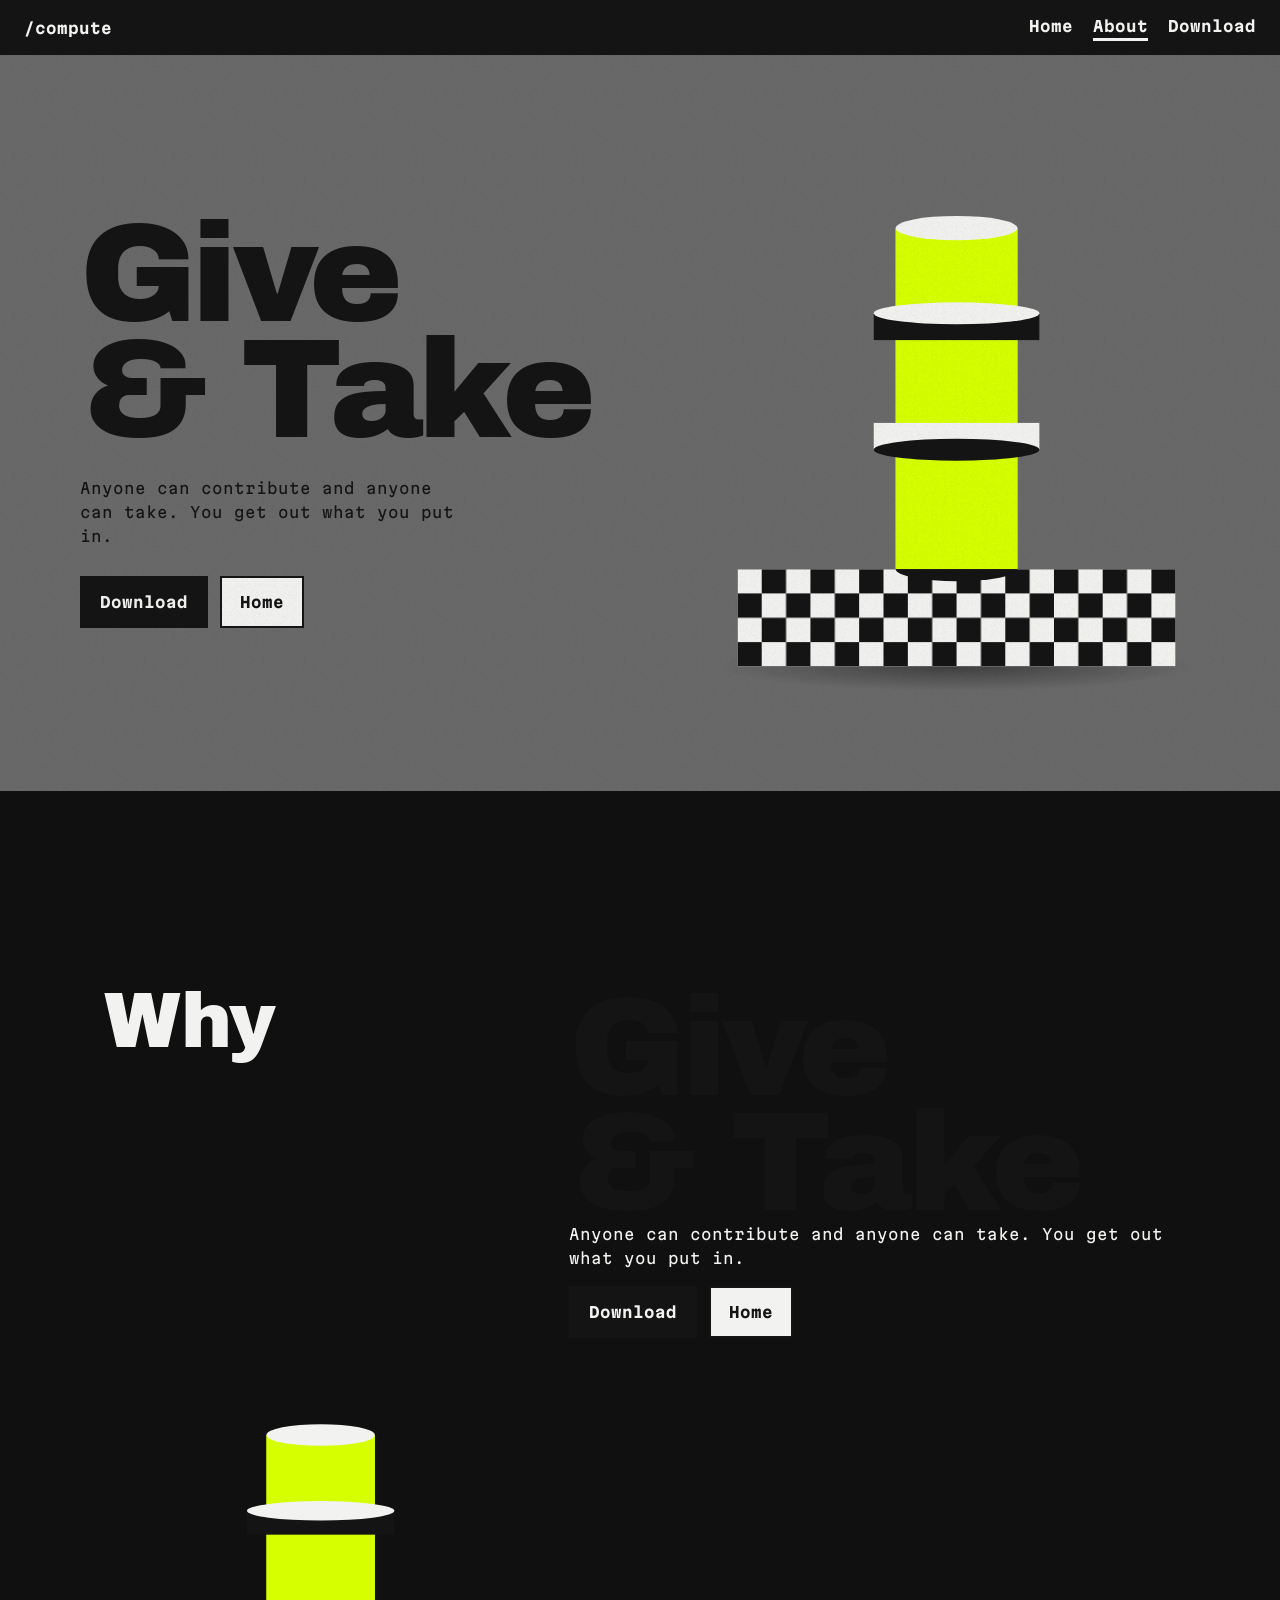
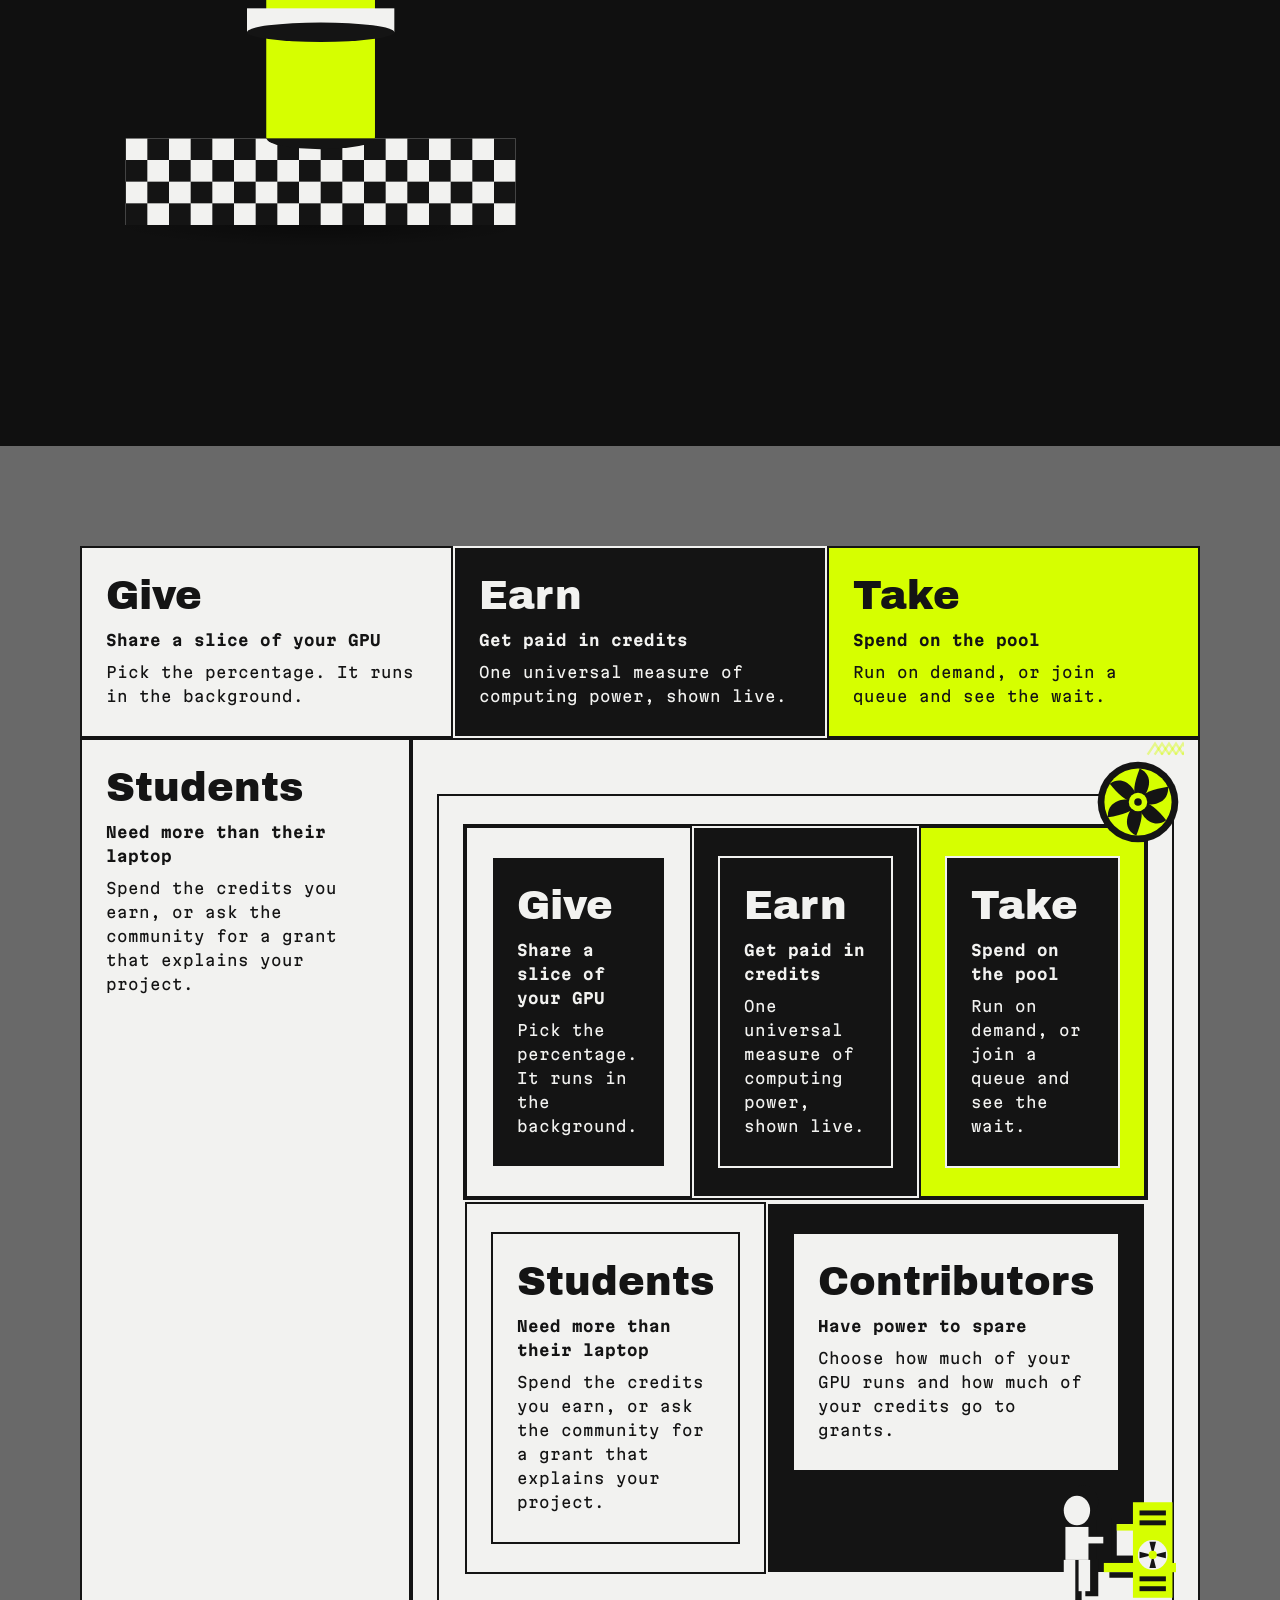
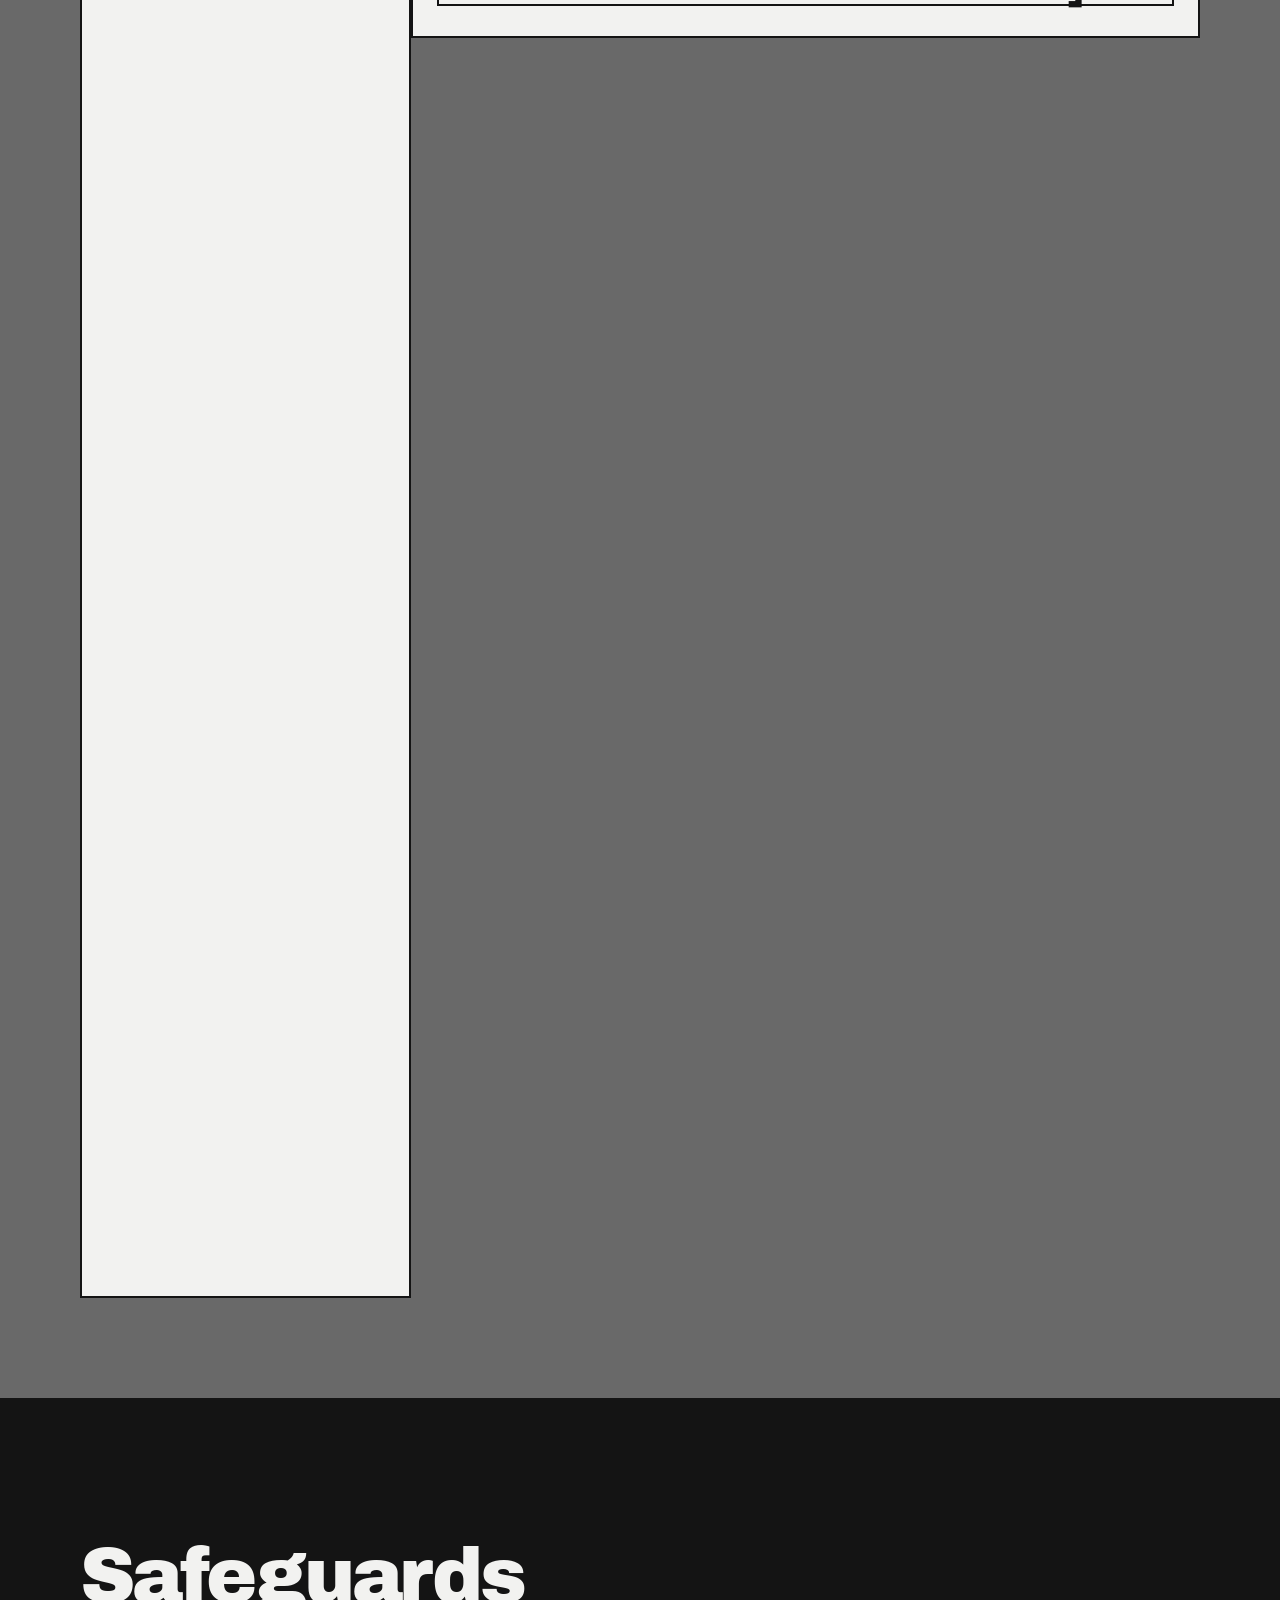
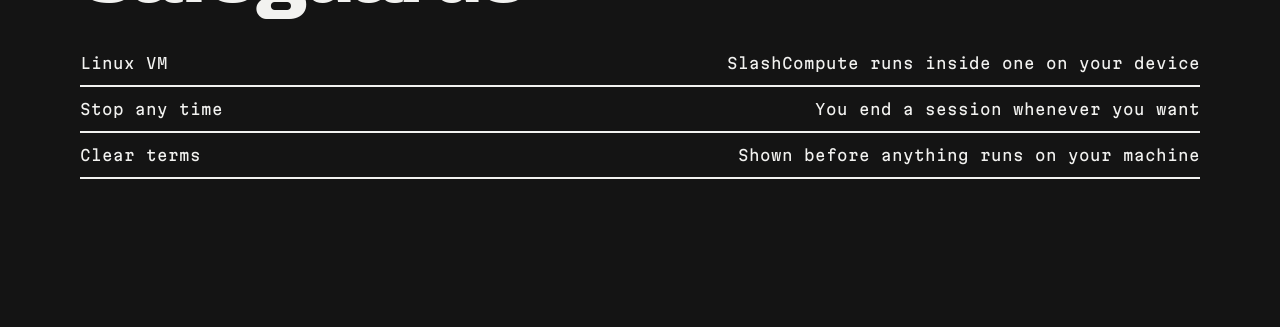
==== commit 181893cd: "Merge branch 'main' into cursor/about-scroll-story" ====
--- a/about/index.html
+++ b/about/index.html
@@ -13,9 +13,42 @@
     <header><a href="/">/compute</a>
         <nav><a href="/">Home</a><a href="/about/" aria-current=page>About</a><a href="/download/">Download</a></nav>
     </header>
-    <main class="story">
-        <section class="scene scene-give">
-            <div class="wrap hero">
+    <main>
+        <div class="wrap hero" style="padding:100px 0px;">
+            <div>
+                <h1>Give<br>&amp; Take</h1>
+                <p>Anyone can contribute and anyone can take. You get out what you put in.</p>
+                <div class="btns"><a class="btn" href="/download/">Download</a><a class="btn alt" href="/">Home</a>
+                </div>
+            </div>
+            <div class="stage"><svg class="mass" viewBox="0 0 400 440" role="img"
+                    aria-label="Ringed column on a checker plinth">
+                    <defs>
+                        <pattern id="ck" width="40" height="40" patternUnits="userSpaceOnUse">
+                            <rect width="40" height="40" class="f1" />
+                            <rect width="20" height="20" class="f3" />
+                            <rect x="20" y="20" width="20" height="20" class="f3" />
+                        </pattern>
+                        <radialGradient id="sg">
+                            <stop offset="0" stop-color="#000" />
+                            <stop offset="1" stop-color="#000" stop-opacity="0" />
+                        </radialGradient>
+                    </defs>
+                    <ellipse class="sh" cx="200" cy="420" rx="195" ry="20" fill="url(#sg)" />
+                    <rect x="20" y="340" width="360" height="80" fill="url(#ck)" />
+                    <rect x="150" y="60" width="100" height="280" class="f2" />
+                    <ellipse cx="200" cy="340" rx="50" ry="10" class="f1" />
+                    <rect x="150" y="60" width="100" height="280" class="f2" />
+                    <ellipse cx="200" cy="60" rx="50" ry="10" class="f3" />
+                    <rect x="132" y="130" width="136" height="22" class="f1" />
+                    <ellipse cx="200" cy="130" rx="68" ry="9" class="f3" />
+                    <rect x="132" y="220" width="136" height="22" class="f3" />
+                    <ellipse cx="200" cy="242" rx="68" ry="9" class="f1" />
+                </svg></div>
+            </div>
+        <section class="slab" style="padding:200px 0px;">
+            <div class="wrap why">
+                <h2 style="color:#f2f2f0">Why</h2>
                 <div>
                     <h1>Give<br>&amp; Take</h1>
                     <p>Anyone can contribute and anyone can take. You get out what you put in.</p>
@@ -48,24 +81,21 @@
                     </svg></div>
             </div>
         </section>
-
-        <section class="scene scene-why" data-pin>
-            <div class="scene-sticky">
-                <div class="why-sheet">
-                    <div class="wrap why-layout">
-                        <h2 class="why-title">Why<svg class="qmark" viewBox="0 0 72 110" aria-hidden="true">
-                                <path d="M16 34C16 14 30 4 46 4c16 0 24 11 24 24 0 18-14 22-22 32-5 6-6 10-6 16"
-                                    fill="none" stroke="#d6ff00" stroke-width="12" stroke-linecap="square" />
-                                <rect x="30" y="90" width="16" height="16" fill="#d6ff00" />
-                            </svg></h2>
-                        <div class="why-copy">
-                            <p>Everyone wants to get into AI, but most people don't have a computer powerful enough for
-                                it. Students feel this most.</p>
-                            <p>When the hardware is out of reach, AI skills become a privilege. SlashCompute pools spare
-                                GPU power so the people who have it can help the people who don't.</p>
-                        </div>
-                    </div>
-                </div>
+        <div class="wrap props" style="padding:0;max-width:1120px;padding-top:100px;">
+            <div><b>Give</b>
+                <h3>Share a slice of your GPU</h3>Pick the percentage. It runs in the background.
+            </div>
+            <div><b>Earn</b>
+                <h3>Get paid in credits</h3>One universal measure of computing power, shown live.
+            </div>
+            <div><b>Take</b>
+                <h3>Spend on the pool</h3>Run on demand, or join a queue and see the wait.
+            </div>
+        </div>
+        <div class="wrap props two" style="padding:0;max-width:1120px;margin-top:0;padding-bottom:100px;">
+            <div><b>Students</b>
+                <h3>Need more than their laptop</h3>Spend the credits you earn, or ask the community for a grant that
+                explains your project.
             </div>
         </section>
 
@@ -181,19 +211,14 @@
                     </div>
                 </div>
             </div>
-        </section>
-
-        <section class="scene scene-safe" data-pin>
-            <div class="scene-sticky safe-sticky">
-                <div class="wrap">
-                    <h2 class="safe-title">Safeguards</h2>
-                    <div class="safe-rows">
-                        <div class="row"><span>Shared pool</span><span>Only designated tasks run on the shared
-                                pool</span></div>
-                        <div class="row"><span>Stop any time</span><span>You end a session whenever you want</span>
-                        </div>
-                        <div class="row"><span>Clear terms</span><span>Shown before anything runs on your machine</span>
-                        </div>
+        </div>
+        <section class="comm">
+            <div class="wrap" style="padding:100px 0px;">
+                <h2 style="color:#f2f2f0">Safeguards</h2>
+                <div style="margin-top:32px">
+                    <div class="row"><span>Linux VM</span><span>SlashCompute runs inside one on your device</span></div>
+                    <div class="row"><span>Stop any time</span><span>You end a session whenever you want</span></div>
+                    <div class="row"><span>Clear terms</span><span>Shown before anything runs on your machine</span>
                     </div>
                 </div>
             </div>
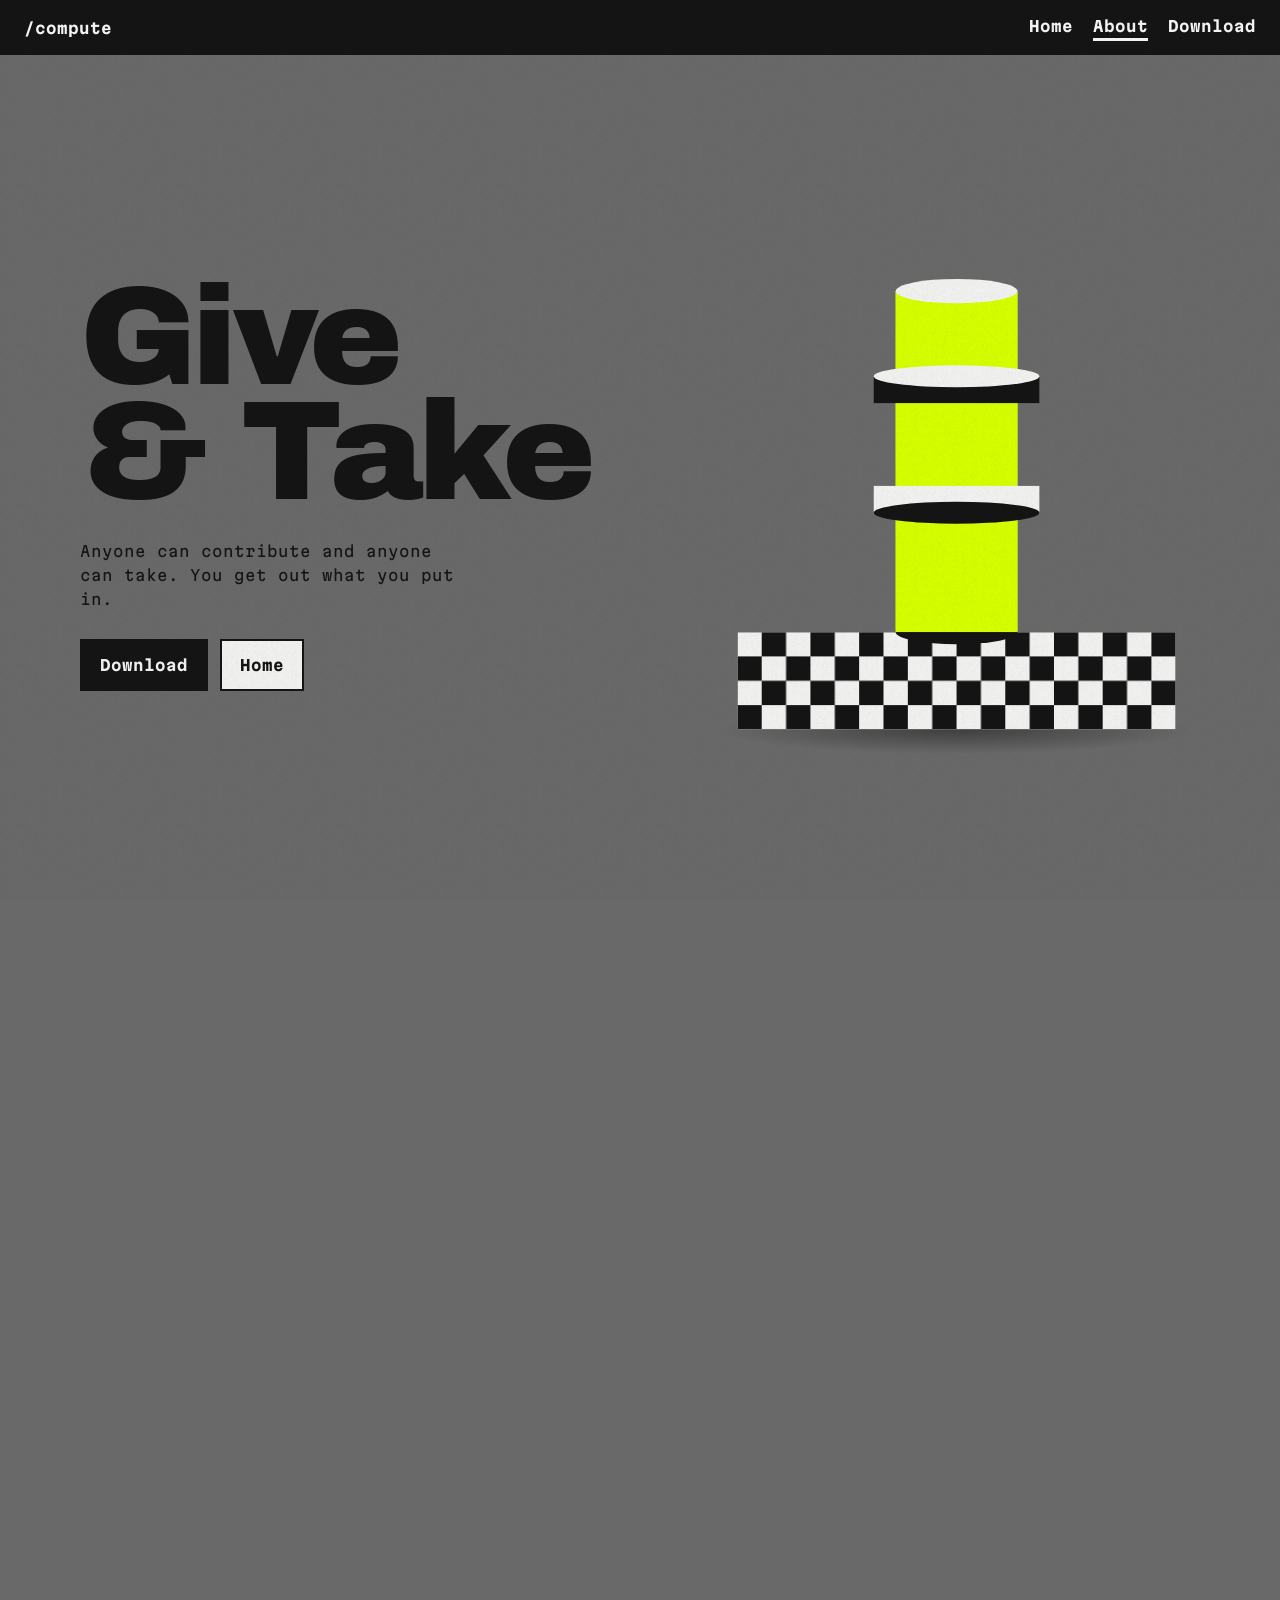
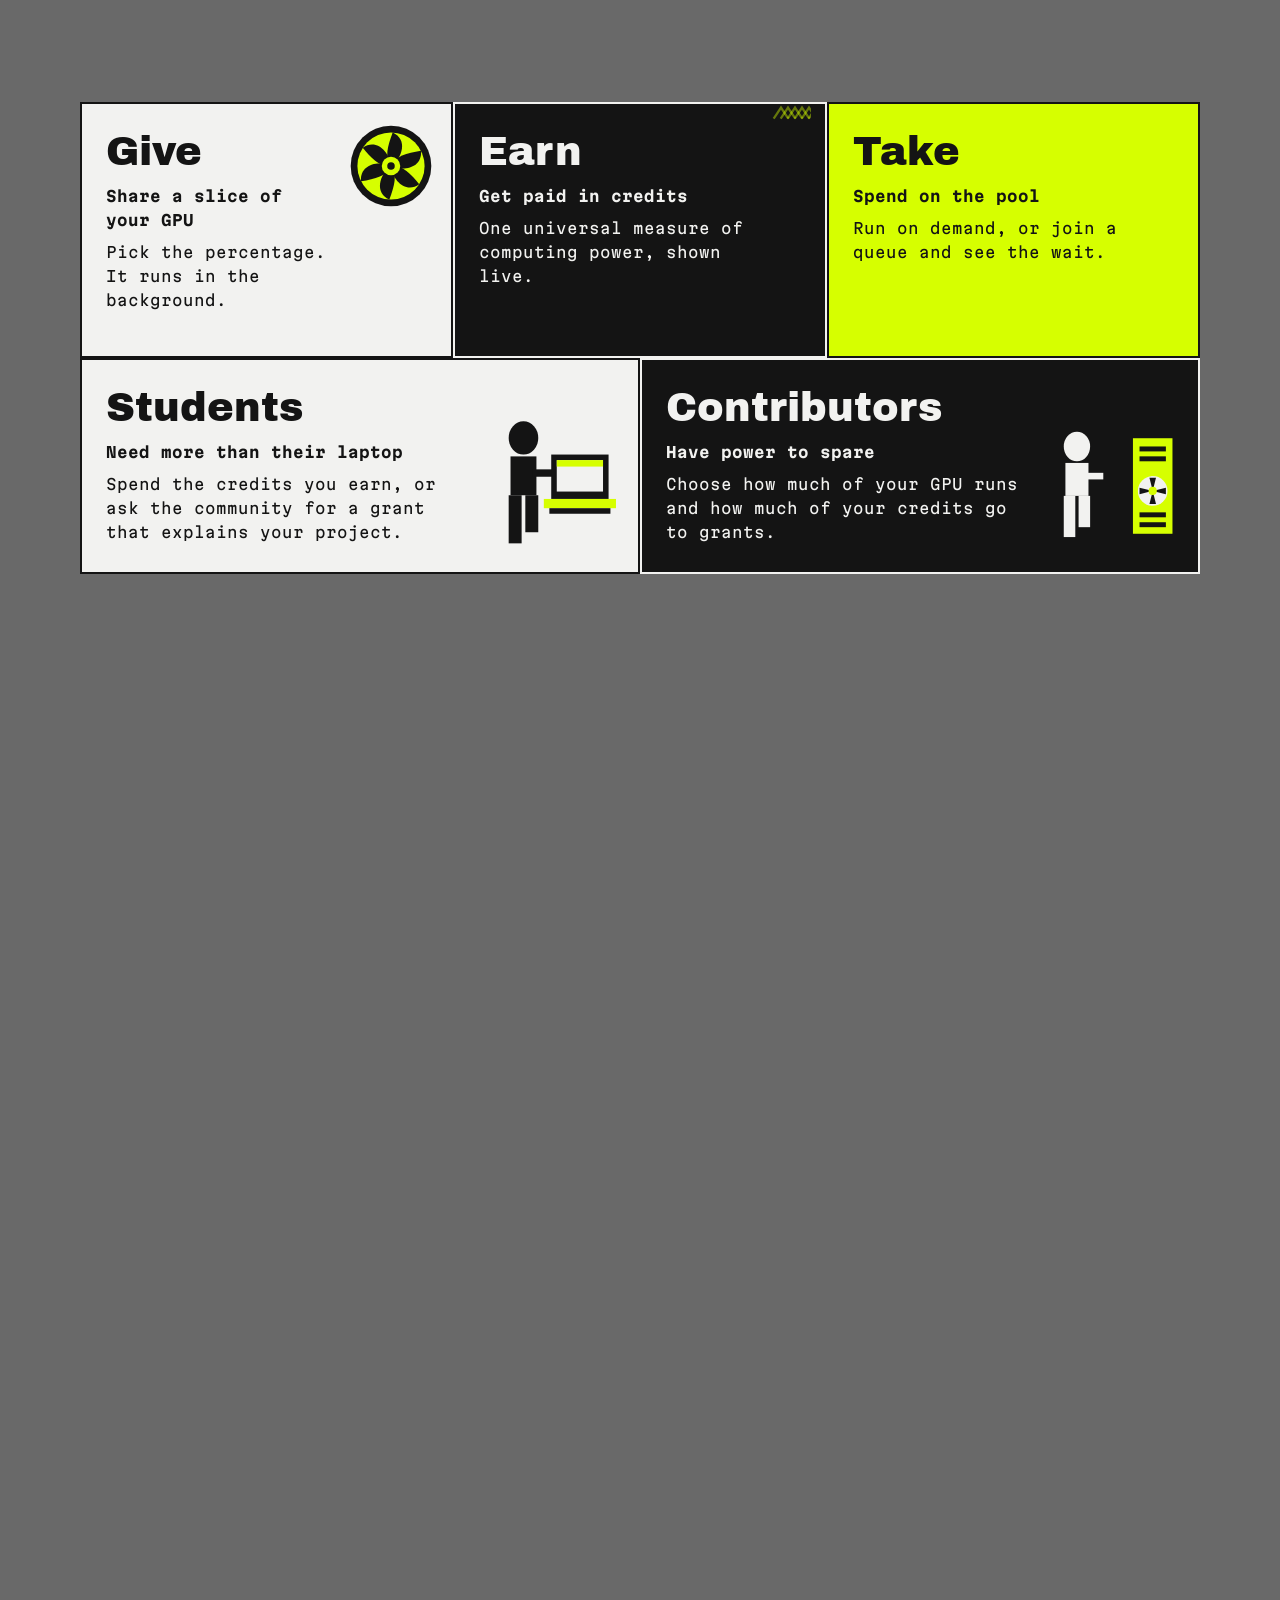
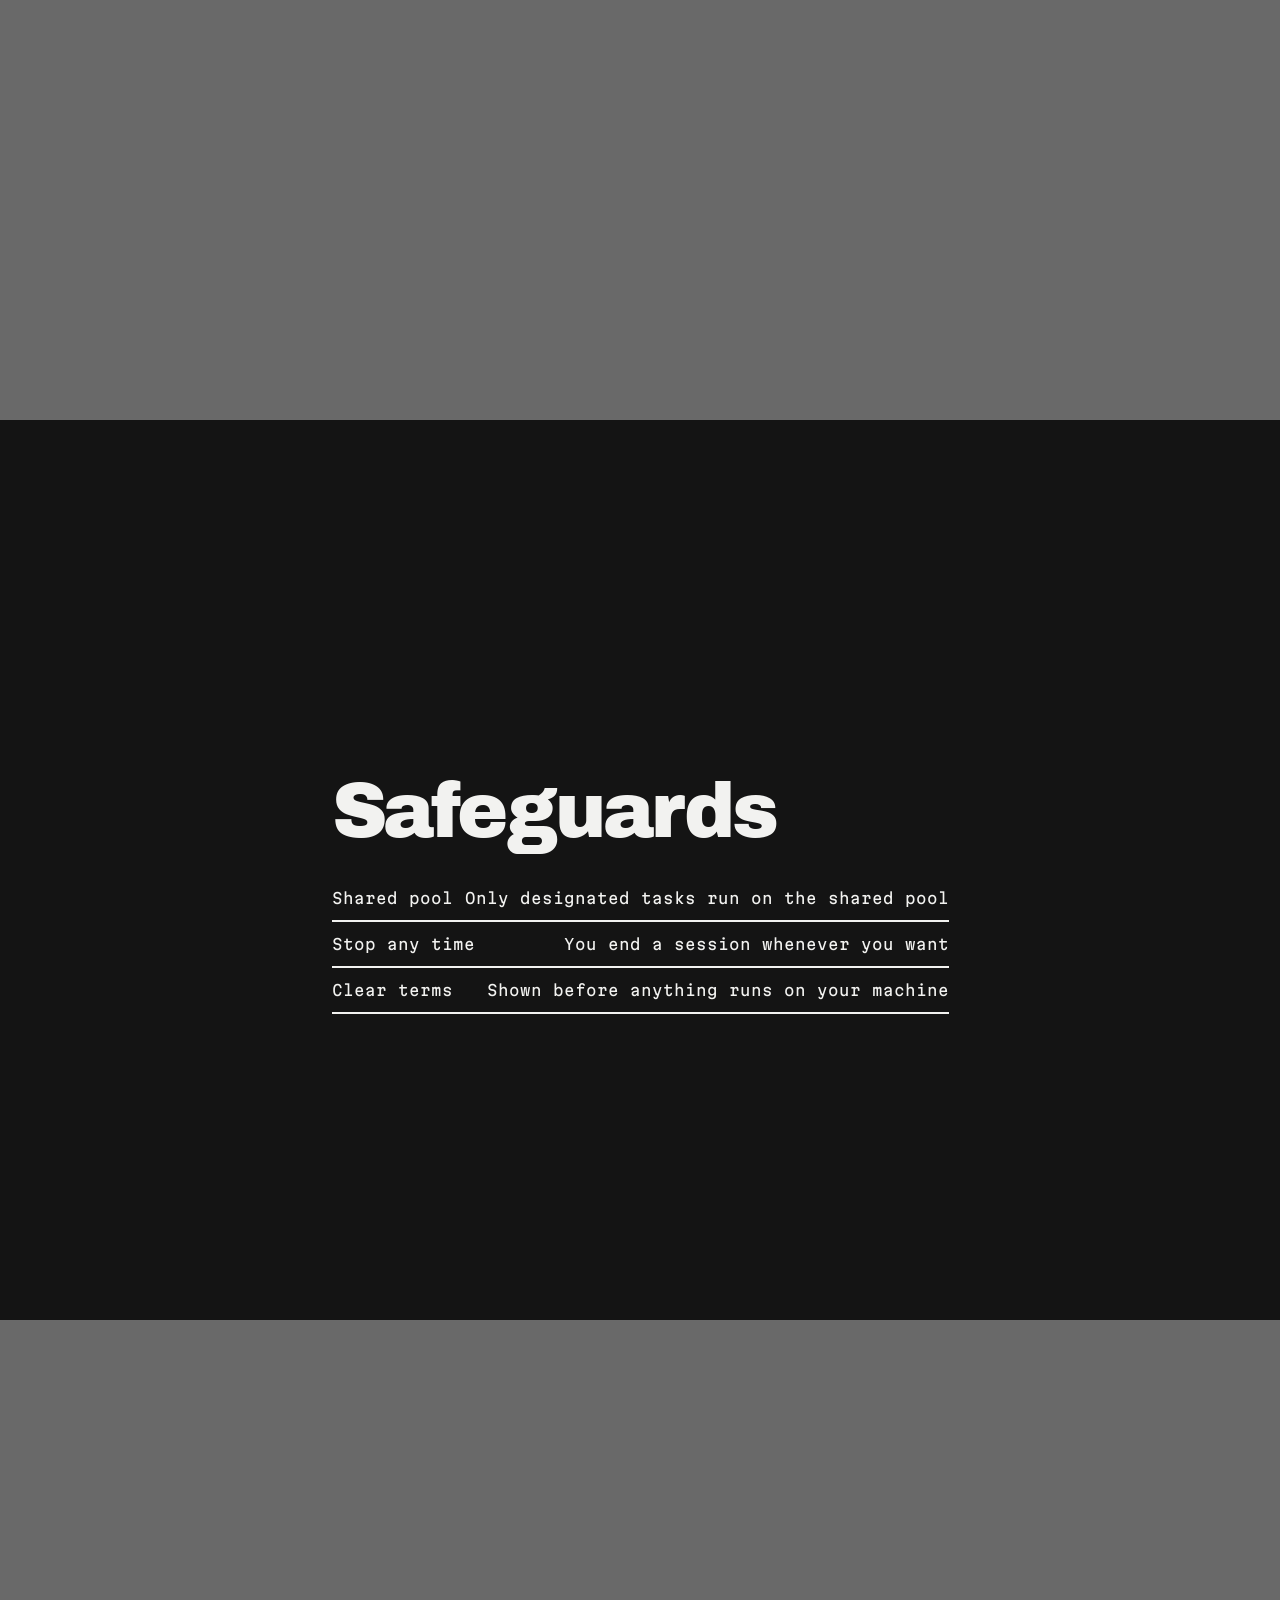
==== commit 2c437969: "Fix the About page merge that nested the product scene inside the Students row. Co-authored-by: Curs" ====
--- a/about/index.html
+++ b/about/index.html
@@ -13,42 +13,9 @@
     <header><a href="/">/compute</a>
         <nav><a href="/">Home</a><a href="/about/" aria-current=page>About</a><a href="/download/">Download</a></nav>
     </header>
-    <main>
-        <div class="wrap hero" style="padding:100px 0px;">
-            <div>
-                <h1>Give<br>&amp; Take</h1>
-                <p>Anyone can contribute and anyone can take. You get out what you put in.</p>
-                <div class="btns"><a class="btn" href="/download/">Download</a><a class="btn alt" href="/">Home</a>
-                </div>
-            </div>
-            <div class="stage"><svg class="mass" viewBox="0 0 400 440" role="img"
-                    aria-label="Ringed column on a checker plinth">
-                    <defs>
-                        <pattern id="ck" width="40" height="40" patternUnits="userSpaceOnUse">
-                            <rect width="40" height="40" class="f1" />
-                            <rect width="20" height="20" class="f3" />
-                            <rect x="20" y="20" width="20" height="20" class="f3" />
-                        </pattern>
-                        <radialGradient id="sg">
-                            <stop offset="0" stop-color="#000" />
-                            <stop offset="1" stop-color="#000" stop-opacity="0" />
-                        </radialGradient>
-                    </defs>
-                    <ellipse class="sh" cx="200" cy="420" rx="195" ry="20" fill="url(#sg)" />
-                    <rect x="20" y="340" width="360" height="80" fill="url(#ck)" />
-                    <rect x="150" y="60" width="100" height="280" class="f2" />
-                    <ellipse cx="200" cy="340" rx="50" ry="10" class="f1" />
-                    <rect x="150" y="60" width="100" height="280" class="f2" />
-                    <ellipse cx="200" cy="60" rx="50" ry="10" class="f3" />
-                    <rect x="132" y="130" width="136" height="22" class="f1" />
-                    <ellipse cx="200" cy="130" rx="68" ry="9" class="f3" />
-                    <rect x="132" y="220" width="136" height="22" class="f3" />
-                    <ellipse cx="200" cy="242" rx="68" ry="9" class="f1" />
-                </svg></div>
-            </div>
-        <section class="slab" style="padding:200px 0px;">
-            <div class="wrap why">
-                <h2 style="color:#f2f2f0">Why</h2>
+    <main class="story">
+        <section class="scene scene-give">
+            <div class="wrap hero">
                 <div>
                     <h1>Give<br>&amp; Take</h1>
                     <p>Anyone can contribute and anyone can take. You get out what you put in.</p>
@@ -81,21 +48,24 @@
                     </svg></div>
             </div>
         </section>
-        <div class="wrap props" style="padding:0;max-width:1120px;padding-top:100px;">
-            <div><b>Give</b>
-                <h3>Share a slice of your GPU</h3>Pick the percentage. It runs in the background.
-            </div>
-            <div><b>Earn</b>
-                <h3>Get paid in credits</h3>One universal measure of computing power, shown live.
-            </div>
-            <div><b>Take</b>
-                <h3>Spend on the pool</h3>Run on demand, or join a queue and see the wait.
-            </div>
-        </div>
-        <div class="wrap props two" style="padding:0;max-width:1120px;margin-top:0;padding-bottom:100px;">
-            <div><b>Students</b>
-                <h3>Need more than their laptop</h3>Spend the credits you earn, or ask the community for a grant that
-                explains your project.
+
+        <section class="scene scene-why" data-pin>
+            <div class="scene-sticky">
+                <div class="why-sheet">
+                    <div class="wrap why-layout">
+                        <h2 class="why-title">Why<svg class="qmark" viewBox="0 0 72 110" aria-hidden="true">
+                                <path d="M16 34C16 14 30 4 46 4c16 0 24 11 24 24 0 18-14 22-22 32-5 6-6 10-6 16"
+                                    fill="none" stroke="#d6ff00" stroke-width="12" stroke-linecap="square" />
+                                <rect x="30" y="90" width="16" height="16" fill="#d6ff00" />
+                            </svg></h2>
+                        <div class="why-copy">
+                            <p>Everyone wants to get into AI, but most people don't have a computer powerful enough for
+                                it. Students feel this most.</p>
+                            <p>When the hardware is out of reach, AI skills become a privilege. SlashCompute pools spare
+                                GPU power so the people who have it can help the people who don't.</p>
+                        </div>
+                    </div>
+                </div>
             </div>
         </section>
 
@@ -211,14 +181,19 @@
                     </div>
                 </div>
             </div>
-        </div>
-        <section class="comm">
-            <div class="wrap" style="padding:100px 0px;">
-                <h2 style="color:#f2f2f0">Safeguards</h2>
-                <div style="margin-top:32px">
-                    <div class="row"><span>Linux VM</span><span>SlashCompute runs inside one on your device</span></div>
-                    <div class="row"><span>Stop any time</span><span>You end a session whenever you want</span></div>
-                    <div class="row"><span>Clear terms</span><span>Shown before anything runs on your machine</span>
+        </section>
+
+        <section class="scene scene-safe" data-pin>
+            <div class="scene-sticky safe-sticky">
+                <div class="wrap">
+                    <h2 class="safe-title">Safeguards</h2>
+                    <div class="safe-rows">
+                        <div class="row"><span>Shared pool</span><span>Only designated tasks run on the shared
+                                pool</span></div>
+                        <div class="row"><span>Stop any time</span><span>You end a session whenever you want</span>
+                        </div>
+                        <div class="row"><span>Clear terms</span><span>Shown before anything runs on your machine</span>
+                        </div>
                     </div>
                 </div>
             </div>
